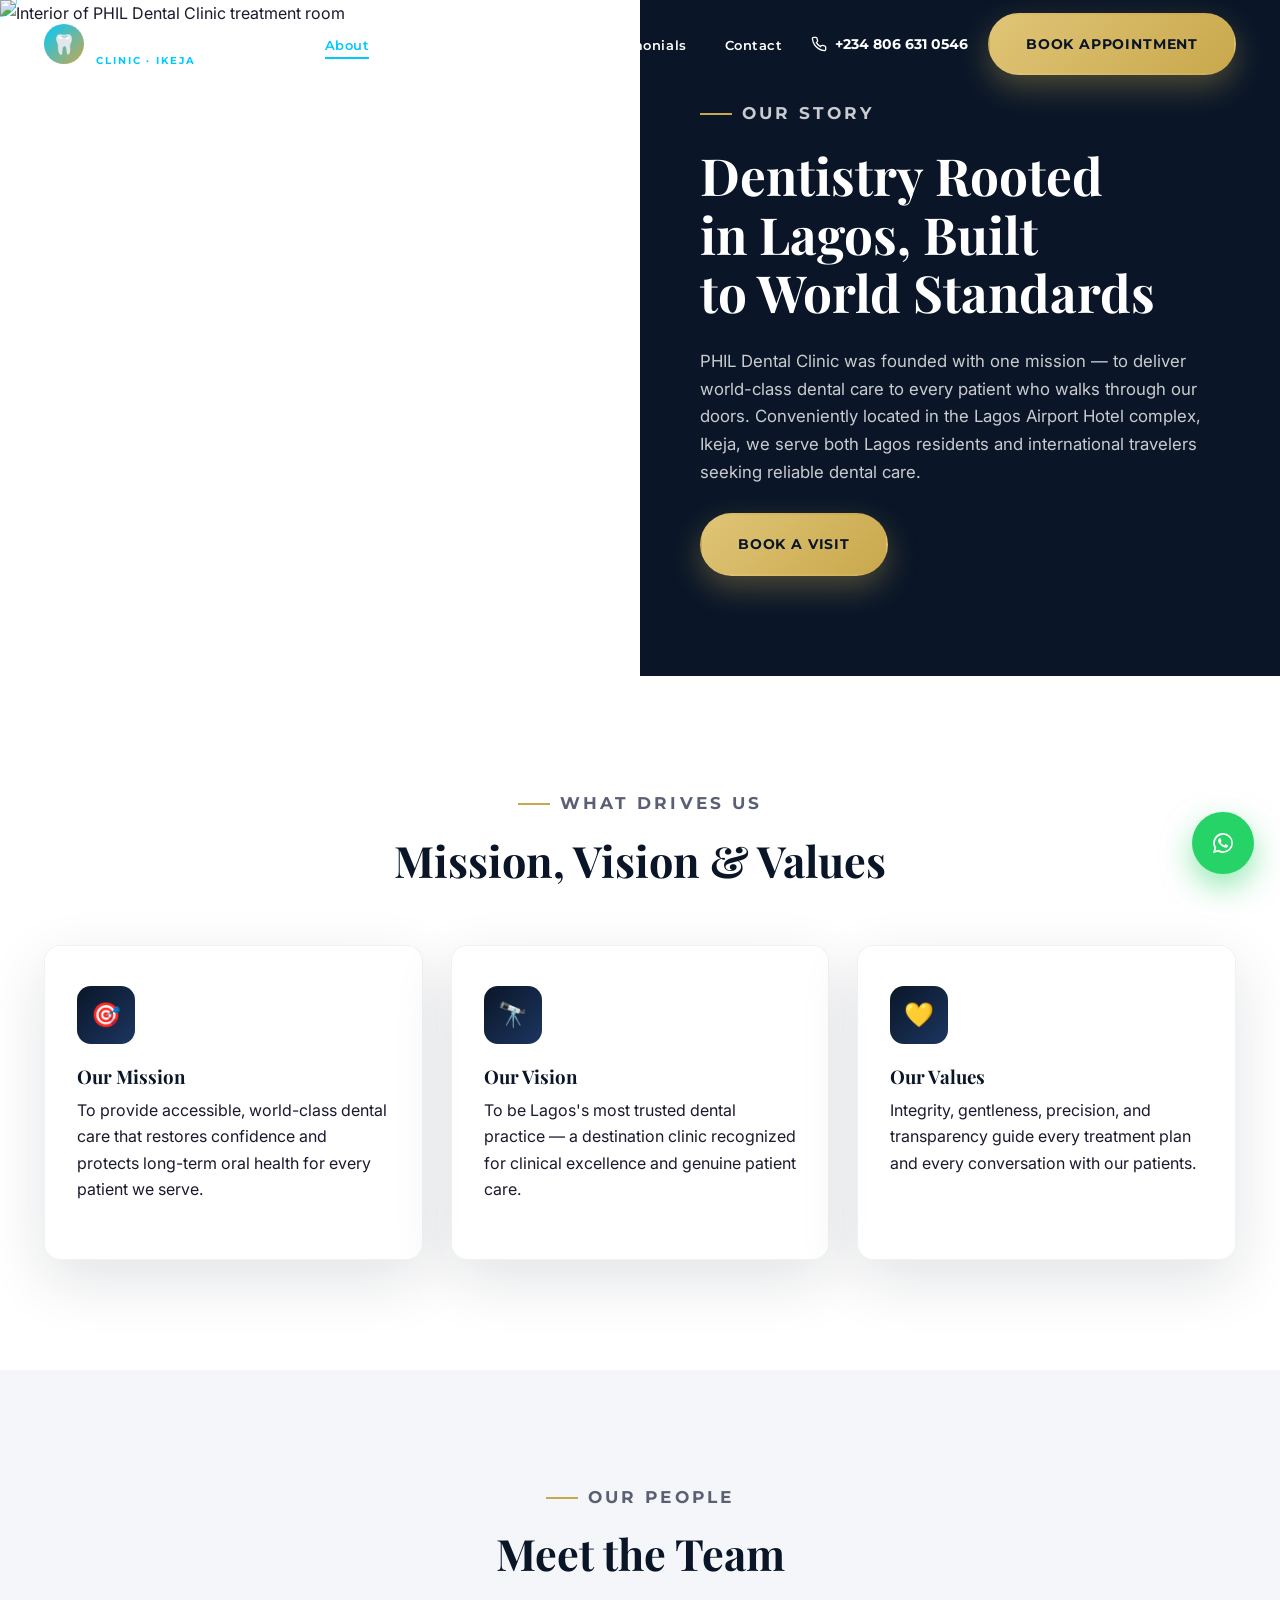
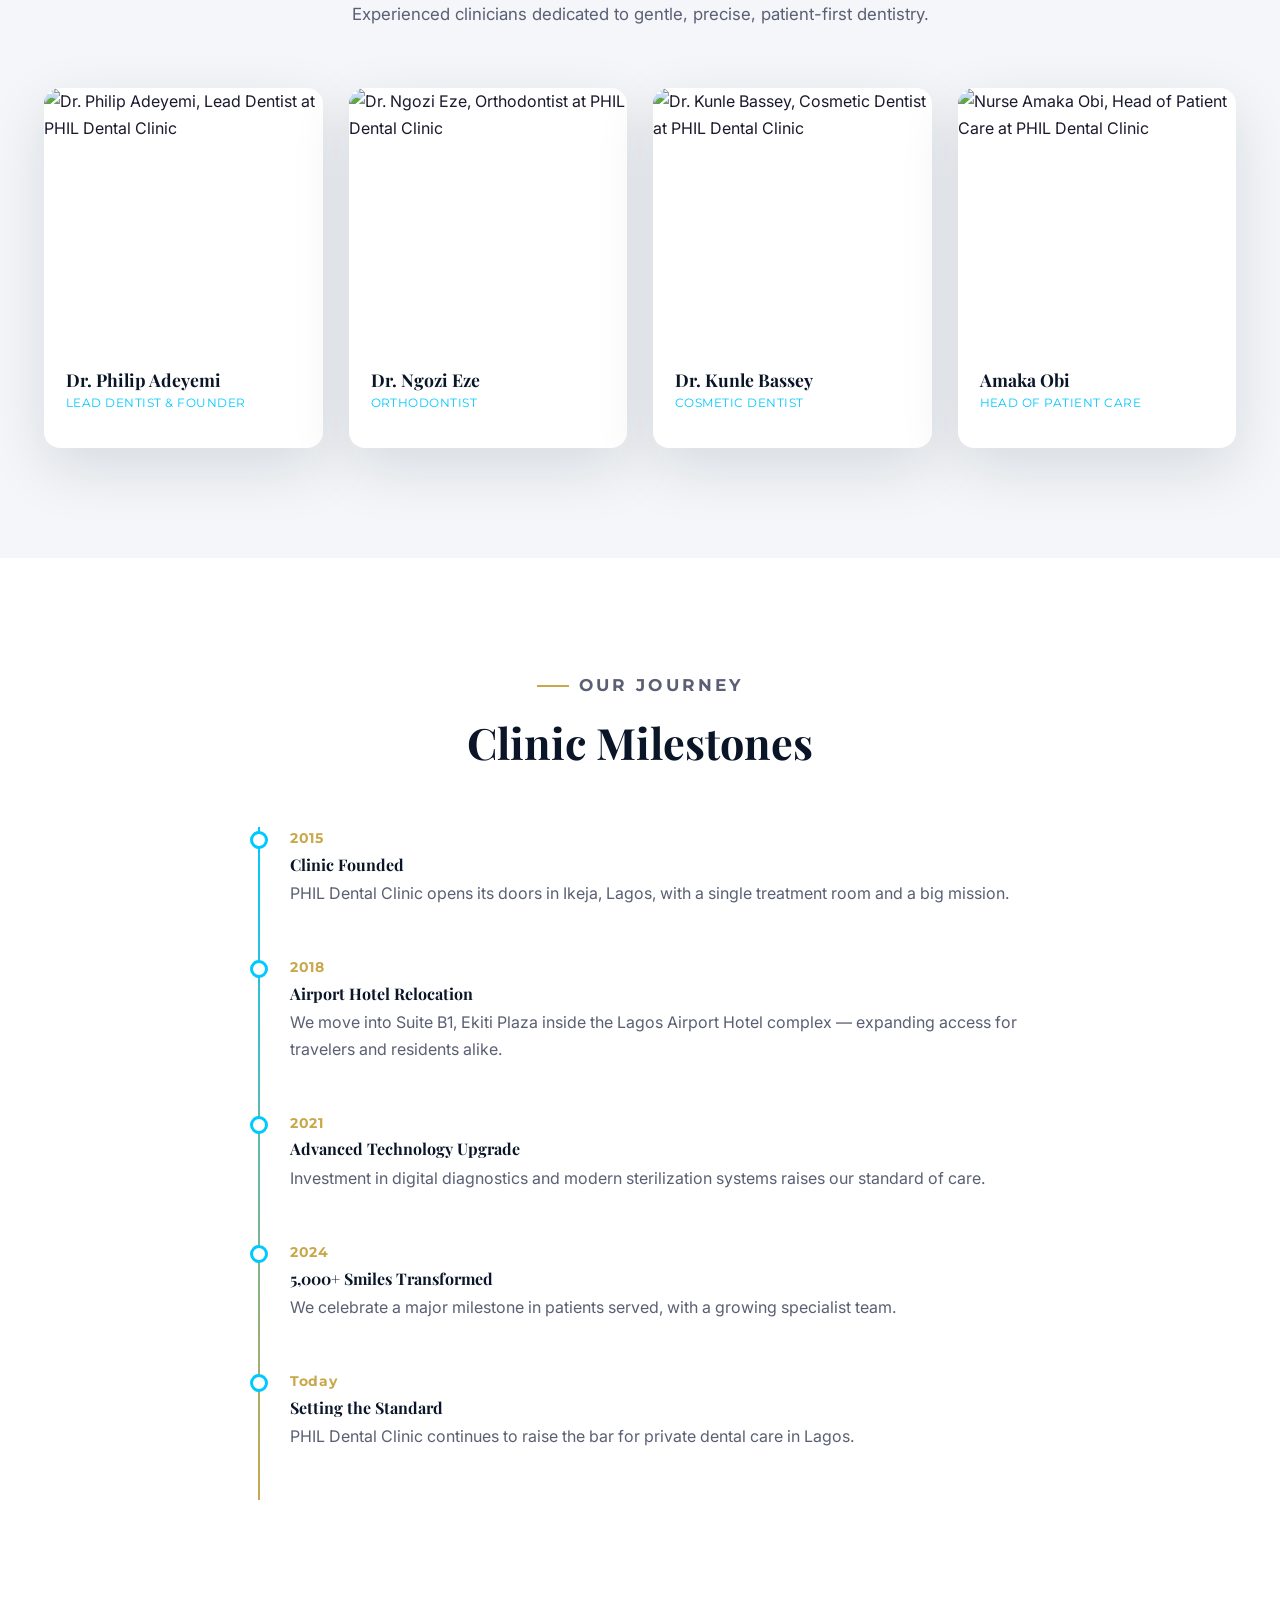
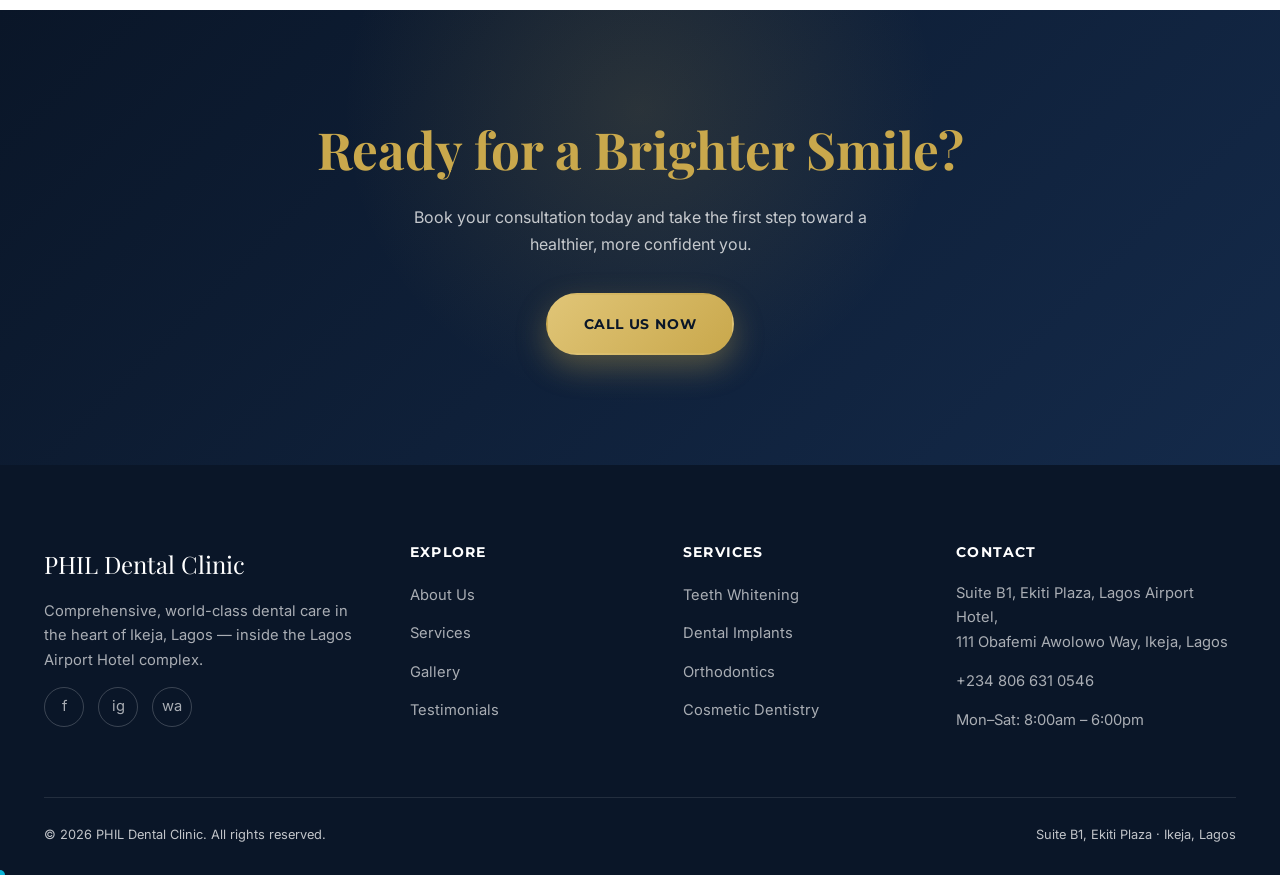
==== about.html @ 053a4357 "Initial commit: PHIL Dental Clinic website Premium 3D dental clinic site with Three.js hero, GSAP sc" ====
<!DOCTYPE html>
<html lang="en">
<head>
<meta charset="UTF-8">
<meta name="viewport" content="width=device-width, initial-scale=1.0">
<title>About Us — PHIL Dental Clinic, Ikeja Lagos</title>
<meta name="description" content="Learn about PHIL Dental Clinic's mission, values, and expert team, conveniently located inside the Lagos Airport Hotel complex in Ikeja.">
<meta property="og:title" content="About PHIL Dental Clinic">
<meta property="og:description" content="World-class dental care rooted in Lagos — meet our team and our story.">
<meta property="og:image" content="https://images.unsplash.com/photo-1629909613654-28e377c37b09?auto=format&fit=crop&w=1200&q=80">
<meta property="og:type" content="website">
<link rel="icon" href="data:image/svg+xml,<svg xmlns=%22http://www.w3.org/2000/svg%22 viewBox=%220 0 100 100%22><text y=%22.9em%22 font-size=%2290%22>🦷</text></svg>">
<link rel="preconnect" href="https://fonts.googleapis.com">
<link rel="preconnect" href="https://fonts.gstatic.com" crossorigin>
<link href="https://fonts.googleapis.com/css2?family=Playfair+Display:wght@500;600;700;800&family=Inter:wght@400;500;600;700&family=Montserrat:wght@600;700;800&display=swap" rel="stylesheet">
<link rel="stylesheet" href="css/global.css">
<link rel="stylesheet" href="css/hero.css">
<link rel="stylesheet" href="css/components.css">
<style>
.about-hero { display:grid; grid-template-columns: 1fr 1fr; min-height: 640px; }
.about-hero-img { position:relative; overflow:hidden; }
.about-hero-img img { width:100%; height:100%; object-fit:cover; min-height:340px; }
.about-hero-text { background:var(--color-primary); color:#fff; display:flex; flex-direction:column; justify-content:center; padding:100px 60px; }
.about-hero-text h1 { color:#fff; font-size:clamp(2.2rem,4vw,3.2rem); }
.about-hero-text p { color:rgba(255,255,255,0.78); font-size:1.05rem; }
@media (max-width: 900px){ .about-hero{ grid-template-columns:1fr; } .about-hero-img{ min-height:300px;} .about-hero-text{ padding:70px 32px; } }
</style>
</head>
<body>

<div class="loader"><div class="loader-tooth">🦷</div><div class="loader-text">PHIL Dental Clinic</div></div>

<div class="drawer-overlay"></div>
<nav class="mobile-drawer" aria-label="Mobile navigation">
  <a href="index.html">Home</a>
  <a href="about.html">About</a>
  <a href="services.html">Services</a>
  <a href="gallery.html">Gallery</a>
  <a href="testimonials.html">Testimonials</a>
  <a href="contact.html">Contact</a>
  <a href="tel:+2348066310546" class="btn btn-gold btn-block" style="margin-top:24px;">Call Now</a>
</nav>

<header class="navbar">
  <div class="container">
    <a href="index.html" class="nav-logo">
      <span class="tooth-mark">🦷</span>
      <span>PHIL Dental<span class="sub">CLINIC · IKEJA</span></span>
    </a>
    <ul class="nav-links">
      <li><a href="index.html">Home</a></li>
      <li><a href="about.html" class="active">About</a></li>
      <li><a href="services.html">Services</a></li>
      <li><a href="gallery.html">Gallery</a></li>
      <li><a href="testimonials.html">Testimonials</a></li>
      <li><a href="contact.html">Contact</a></li>
    </ul>
    <div class="nav-cta">
      <a href="tel:+2348066310546" class="nav-phone nav-phone-desktop">
        <svg width="16" height="16" viewBox="0 0 24 24" fill="none" stroke="currentColor" stroke-width="2"><path d="M22 16.92v3a2 2 0 0 1-2.18 2 19.79 19.79 0 0 1-8.63-3.07 19.5 19.5 0 0 1-6-6 19.79 19.79 0 0 1-3.07-8.67A2 2 0 0 1 4.11 2h3a2 2 0 0 1 2 1.72c.127.96.362 1.903.7 2.81a2 2 0 0 1-.45 2.11L8.09 9.91a16 16 0 0 0 6 6l1.27-1.27a2 2 0 0 1 2.11-.45c.907.338 1.85.573 2.81.7A2 2 0 0 1 22 16.92z"/></svg>
        +234 806 631 0546
      </a>
      <a href="contact.html" class="btn btn-gold">Book Appointment</a>
      <button class="hamburger" aria-label="Toggle menu"><span></span><span></span><span></span></button>
    </div>
  </div>
</header>

<main>

  <!-- SPLIT HERO -->
  <section class="about-hero">
    <div class="about-hero-img">
      <img src="https://images.unsplash.com/photo-1629909613654-28e377c37b09?auto=format&fit=crop&w=1000&q=80" alt="Interior of PHIL Dental Clinic treatment room">
    </div>
    <div class="about-hero-text">
      <p class="eyebrow">Our Story</p>
      <h1>Dentistry Rooted<br>in Lagos, Built<br>to World Standards</h1>
      <p>PHIL Dental Clinic was founded with one mission — to deliver world-class dental care to every patient who walks through our doors. Conveniently located in the Lagos Airport Hotel complex, Ikeja, we serve both Lagos residents and international travelers seeking reliable dental care.</p>
      <div style="margin-top:10px;"><a href="contact.html" class="btn btn-gold">Book a Visit</a></div>
    </div>
  </section>

  <!-- MISSION / VISION / VALUES -->
  <section class="section-pad">
    <div class="container">
      <div class="section-head reveal">
        <p class="eyebrow">What Drives Us</p>
        <h2>Mission, Vision &amp; Values</h2>
      </div>
      <div class="tilt-grid-3">
        <div class="tilt-card reveal">
          <div class="tilt-icon">🎯</div>
          <h3>Our Mission</h3>
          <p>To provide accessible, world-class dental care that restores confidence and protects long-term oral health for every patient we serve.</p>
        </div>
        <div class="tilt-card reveal">
          <div class="tilt-icon">🔭</div>
          <h3>Our Vision</h3>
          <p>To be Lagos's most trusted dental practice — a destination clinic recognized for clinical excellence and genuine patient care.</p>
        </div>
        <div class="tilt-card reveal">
          <div class="tilt-icon">💛</div>
          <h3>Our Values</h3>
          <p>Integrity, gentleness, precision, and transparency guide every treatment plan and every conversation with our patients.</p>
        </div>
      </div>
    </div>
  </section>

  <!-- MEET THE TEAM -->
  <section class="section-pad bg-neutral">
    <div class="container">
      <div class="section-head reveal">
        <p class="eyebrow">Our People</p>
        <h2>Meet the Team</h2>
        <p>Experienced clinicians dedicated to gentle, precise, patient-first dentistry.</p>
      </div>
      <div class="team-grid">
        <div class="team-card reveal">
          <div class="team-photo"><img src="https://images.unsplash.com/photo-1622253692010-333f2da6031d?auto=format&fit=crop&w=500&q=80" alt="Dr. Philip Adeyemi, Lead Dentist at PHIL Dental Clinic"></div>
          <div class="team-info"><h4>Dr. Philip Adeyemi</h4><p class="role">Lead Dentist &amp; Founder</p></div>
        </div>
        <div class="team-card reveal">
          <div class="team-photo"><img src="https://images.unsplash.com/photo-1559839734-2b71ea197ec2?auto=format&fit=crop&w=500&q=80" alt="Dr. Ngozi Eze, Orthodontist at PHIL Dental Clinic"></div>
          <div class="team-info"><h4>Dr. Ngozi Eze</h4><p class="role">Orthodontist</p></div>
        </div>
        <div class="team-card reveal">
          <div class="team-photo"><img src="https://images.unsplash.com/photo-1537368910025-700350fe46c7?auto=format&fit=crop&w=500&q=80" alt="Dr. Kunle Bassey, Cosmetic Dentist at PHIL Dental Clinic"></div>
          <div class="team-info"><h4>Dr. Kunle Bassey</h4><p class="role">Cosmetic Dentist</p></div>
        </div>
        <div class="team-card reveal">
          <div class="team-photo"><img src="https://images.unsplash.com/photo-1594824476967-48c8b964273f?auto=format&fit=crop&w=500&q=80" alt="Nurse Amaka Obi, Head of Patient Care at PHIL Dental Clinic"></div>
          <div class="team-info"><h4>Amaka Obi</h4><p class="role">Head of Patient Care</p></div>
        </div>
      </div>
    </div>
  </section>

  <!-- TIMELINE -->
  <section class="section-pad">
    <div class="container">
      <div class="section-head reveal">
        <p class="eyebrow">Our Journey</p>
        <h2>Clinic Milestones</h2>
      </div>
      <div class="timeline">
        <div class="timeline-item reveal">
          <div class="year">2015</div>
          <h4>Clinic Founded</h4>
          <p>PHIL Dental Clinic opens its doors in Ikeja, Lagos, with a single treatment room and a big mission.</p>
        </div>
        <div class="timeline-item reveal">
          <div class="year">2018</div>
          <h4>Airport Hotel Relocation</h4>
          <p>We move into Suite B1, Ekiti Plaza inside the Lagos Airport Hotel complex — expanding access for travelers and residents alike.</p>
        </div>
        <div class="timeline-item reveal">
          <div class="year">2021</div>
          <h4>Advanced Technology Upgrade</h4>
          <p>Investment in digital diagnostics and modern sterilization systems raises our standard of care.</p>
        </div>
        <div class="timeline-item reveal">
          <div class="year">2024</div>
          <h4>5,000+ Smiles Transformed</h4>
          <p>We celebrate a major milestone in patients served, with a growing specialist team.</p>
        </div>
        <div class="timeline-item reveal">
          <div class="year">Today</div>
          <h4>Setting the Standard</h4>
          <p>PHIL Dental Clinic continues to raise the bar for private dental care in Lagos.</p>
        </div>
      </div>
    </div>
  </section>

  <!-- CTA BANNER -->
  <section class="cta-banner">
    <div class="container">
      <h2>Ready for a Brighter Smile?</h2>
      <p>Book your consultation today and take the first step toward a healthier, more confident you.</p>
      <a href="tel:+2348066310546" class="btn btn-gold">Call Us Now</a>
    </div>
  </section>

</main>

<footer class="site-footer">
  <div class="container">
    <div class="footer-grid">
      <div class="footer-col">
        <div class="footer-logo">PHIL Dental Clinic</div>
        <p>Comprehensive, world-class dental care in the heart of Ikeja, Lagos — inside the Lagos Airport Hotel complex.</p>
        <div class="social-row">
          <a href="#" aria-label="Facebook">f</a>
          <a href="#" aria-label="Instagram">ig</a>
          <a href="https://wa.me/2348066310546" aria-label="WhatsApp" target="_blank" rel="noopener">wa</a>
        </div>
      </div>
      <div class="footer-col">
        <h4>Explore</h4>
        <ul>
          <li><a href="about.html">About Us</a></li>
          <li><a href="services.html">Services</a></li>
          <li><a href="gallery.html">Gallery</a></li>
          <li><a href="testimonials.html">Testimonials</a></li>
        </ul>
      </div>
      <div class="footer-col">
        <h4>Services</h4>
        <ul>
          <li><a href="services.html#whitening">Teeth Whitening</a></li>
          <li><a href="services.html#implants">Dental Implants</a></li>
          <li><a href="services.html#orthodontics">Orthodontics</a></li>
          <li><a href="services.html#cosmetic">Cosmetic Dentistry</a></li>
        </ul>
      </div>
      <div class="footer-col">
        <h4>Contact</h4>
        <p>Suite B1, Ekiti Plaza, Lagos Airport Hotel,<br>111 Obafemi Awolowo Way, Ikeja, Lagos</p>
        <p><a href="tel:+2348066310546">+234 806 631 0546</a></p>
        <p>Mon–Sat: 8:00am – 6:00pm</p>
      </div>
    </div>
    <div class="footer-bottom">
      <span>© 2026 PHIL Dental Clinic. All rights reserved.</span>
      <span>Suite B1, Ekiti Plaza · Ikeja, Lagos</span>
    </div>
  </div>
</footer>

<a href="https://wa.me/2348066310546?text=Hi%2C%20I%27d%20like%20to%20book%20an%20appointment%20at%20PHIL%20Dental%20Clinic" class="whatsapp-float" target="_blank" rel="noopener" aria-label="Chat with us on WhatsApp">
  <svg viewBox="0 0 24 24" fill="white"><path d="M17.6 6.32A7.85 7.85 0 0012.05 4a7.94 7.94 0 00-6.9 11.9L4 20l4.2-1.1a7.9 7.9 0 003.85 1h0a7.94 7.94 0 007.94-7.94 7.9 7.9 0 00-2.4-5.64zm-5.55 12.2a6.6 6.6 0 01-3.36-.92l-.24-.14-2.5.66.67-2.44-.16-.25a6.6 6.6 0 1112.28-3.5 6.6 6.6 0 01-6.69 6.6zm3.62-4.94c-.2-.1-1.17-.58-1.35-.64-.18-.07-.31-.1-.45.1-.13.2-.51.64-.62.77-.11.13-.23.15-.42.05-.2-.1-.83-.3-1.58-.97a5.9 5.9 0 01-1.09-1.36c-.11-.2-.01-.3.09-.4.09-.1.2-.23.3-.35.1-.11.13-.2.2-.33.06-.13.03-.25-.02-.35-.05-.1-.45-1.08-.61-1.48-.16-.39-.33-.33-.45-.34h-.38c-.13 0-.35.05-.53.25-.18.2-.7.68-.7 1.66s.72 1.93.82 2.06c.1.13 1.4 2.15 3.4 3.01.47.2.85.33 1.14.42.48.15.91.13 1.26.08.38-.06 1.17-.48 1.34-.94.16-.46.16-.86.11-.94-.05-.09-.18-.14-.38-.24z"/></svg>
</a>

<script src="https://unpkg.com/gsap@3.12.5/dist/gsap.min.js"></script>
<script src="https://unpkg.com/gsap@3.12.5/dist/ScrollTrigger.min.js"></script>
<script src="https://unpkg.com/vanilla-tilt@1.8.1/dist/vanilla-tilt.min.js"></script>
<script src="js/animations.js"></script>
<script src="js/main.js"></script>
</body>
</html>
---- css/global.css ----
/* ==========================================================================
   PHIL Dental Clinic — Global Styles
   ========================================================================== */

:root {
  --color-primary: #0A1628;
  --color-primary-light: #14213D;
  --color-accent: #00C9FF;
  --color-white: #FFFFFF;
  --color-gold: #C9A84C;
  --color-gold-light: #E0C577;
  --color-neutral: #F4F6F9;
  --color-text: #1A1A2E;
  --color-text-muted: #5A5F73;

  --font-heading: 'Playfair Display', serif;
  --font-body: 'Inter', 'DM Sans', sans-serif;
  --font-accent: 'Montserrat', sans-serif;

  --container-width: 1240px;
  --radius-sm: 8px;
  --radius-md: 16px;
  --radius-lg: 28px;
  --shadow-soft: 0 20px 60px rgba(10, 22, 40, 0.12);
  --shadow-deep: 0 30px 80px rgba(10, 22, 40, 0.25);
  --transition-base: 0.4s cubic-bezier(0.22, 1, 0.36, 1);
  --nav-height: 88px;
}

* , *::before, *::after { box-sizing: border-box; }

html {
  scroll-behavior: smooth;
}

body {
  margin: 0;
  font-family: var(--font-body);
  color: var(--color-text);
  background: var(--color-white);
  line-height: 1.65;
  overflow-x: hidden;
  -webkit-font-smoothing: antialiased;
}

img { max-width: 100%; display: block; }

a {
  color: inherit;
  text-decoration: none;
}

ul { list-style: none; margin: 0; padding: 0; }

h1, h2, h3, h4 {
  font-family: var(--font-heading);
  font-weight: 700;
  line-height: 1.15;
  margin: 0 0 0.5em;
  color: var(--color-primary);
}

p { margin: 0 0 1em; }

.container {
  width: 100%;
  max-width: var(--container-width);
  margin: 0 auto;
  padding: 0 24px;
}

.eyebrow {
  display: inline-flex;
  align-items: center;
  gap: 10px;
  font-family: var(--font-accent);
  font-weight: 700;
  letter-spacing: 0.18em;
  text-transform: uppercase;
  font-size: 0.75rem;
  color: var(--color-gold);
  margin-bottom: 18px;
}

.eyebrow::before {
  content: '';
  width: 32px;
  height: 2px;
  background: var(--color-gold);
  display: inline-block;
}

section { position: relative; }

.section-pad { padding: 110px 0; }
@media (max-width: 768px) { .section-pad { padding: 70px 0; } }

.bg-neutral { background: var(--color-neutral); }
.bg-navy { background: var(--color-primary); color: var(--color-white); }
.bg-navy h1, .bg-navy h2, .bg-navy h3, .bg-navy h4 { color: var(--color-white); }

.text-center { text-align: center; }

/* ---------- Buttons ---------- */
.btn {
  font-family: var(--font-accent);
  font-weight: 700;
  font-size: 0.85rem;
  letter-spacing: 0.06em;
  text-transform: uppercase;
  padding: 18px 36px;
  border-radius: 100px;
  display: inline-flex;
  align-items: center;
  justify-content: center;
  gap: 10px;
  min-height: 48px;
  border: 2px solid transparent;
  cursor: pointer;
  transition: transform var(--transition-base), box-shadow var(--transition-base), background var(--transition-base), color var(--transition-base);
  white-space: nowrap;
}

.btn-gold {
  background: linear-gradient(135deg, var(--color-gold-light), var(--color-gold));
  color: var(--color-primary);
  box-shadow: 0 12px 30px rgba(201, 168, 76, 0.35);
}
.btn-gold:hover { transform: translateY(-3px); box-shadow: 0 18px 40px rgba(201, 168, 76, 0.5); }

.btn-outline {
  background: transparent;
  color: var(--color-white);
  border-color: rgba(255,255,255,0.6);
}
.btn-outline:hover {
  background: rgba(255,255,255,0.12);
  border-color: var(--color-white);
  transform: translateY(-3px);
}

.btn-navy {
  background: var(--color-primary);
  color: var(--color-white);
}
.btn-navy:hover { background: var(--color-accent); color: var(--color-primary); transform: translateY(-3px); }

.btn-block { width: 100%; }

/* ---------- Navbar ---------- */
.navbar {
  position: fixed;
  top: 0; left: 0; right: 0;
  z-index: 900;
  height: var(--nav-height);
  display: flex;
  align-items: center;
  transition: background var(--transition-base), backdrop-filter var(--transition-base), box-shadow var(--transition-base), height var(--transition-base);
}

.navbar .container {
  display: flex;
  align-items: center;
  justify-content: space-between;
}

.navbar.scrolled {
  background: rgba(10, 22, 40, 0.82);
  backdrop-filter: blur(14px);
  -webkit-backdrop-filter: blur(14px);
  box-shadow: 0 8px 30px rgba(0,0,0,0.25);
  height: 74px;
}

.nav-logo {
  display: flex;
  align-items: center;
  gap: 12px;
  font-family: var(--font-heading);
  font-size: 1.3rem;
  font-weight: 700;
  color: var(--color-white);
}

.nav-logo .tooth-mark {
  width: 40px;
  height: 40px;
  border-radius: 50%;
  background: linear-gradient(135deg, var(--color-accent), var(--color-gold));
  display: flex;
  align-items: center;
  justify-content: center;
  font-size: 1.2rem;
}

.nav-logo span.sub {
  display: block;
  font-family: var(--font-accent);
  font-size: 0.6rem;
  letter-spacing: 0.2em;
  color: var(--color-accent);
  font-weight: 700;
}

.nav-links {
  display: flex;
  align-items: center;
  gap: 38px;
}

.nav-links a {
  font-family: var(--font-accent);
  font-size: 0.82rem;
  font-weight: 600;
  letter-spacing: 0.04em;
  color: var(--color-white);
  position: relative;
  padding: 6px 0;
}

.nav-links a::after {
  content: '';
  position: absolute;
  left: 0; bottom: 0;
  width: 0; height: 2px;
  background: var(--color-accent);
  transition: width var(--transition-base);
}

.nav-links a:hover::after,
.nav-links a.active::after { width: 100%; }

.nav-links a.active { color: var(--color-accent); }

.nav-cta {
  display: flex;
  align-items: center;
  gap: 20px;
}

.nav-phone {
  display: flex;
  align-items: center;
  gap: 8px;
  color: var(--color-white);
  font-family: var(--font-accent);
  font-size: 0.85rem;
  font-weight: 700;
}

.hamburger {
  display: none;
  flex-direction: column;
  gap: 5px;
  background: none;
  border: none;
  cursor: pointer;
  width: 48px;
  height: 48px;
  align-items: center;
  justify-content: center;
  z-index: 1001;
}

.hamburger span {
  width: 26px;
  height: 2px;
  background: var(--color-white);
  transition: transform var(--transition-base), opacity var(--transition-base);
}

.hamburger.open span:nth-child(1) { transform: translateY(7px) rotate(45deg); }
.hamburger.open span:nth-child(2) { opacity: 0; }
.hamburger.open span:nth-child(3) { transform: translateY(-7px) rotate(-45deg); }

.mobile-drawer {
  position: fixed;
  top: 0; right: -100%;
  width: min(340px, 82vw);
  height: 100vh;
  background: var(--color-primary);
  z-index: 1000;
  padding: 120px 32px 40px;
  transition: right 0.45s cubic-bezier(0.22, 1, 0.36, 1);
  box-shadow: -20px 0 60px rgba(0,0,0,0.4);
}

.mobile-drawer.open { right: 0; }

.mobile-drawer a {
  display: block;
  color: var(--color-white);
  font-family: var(--font-heading);
  font-size: 1.4rem;
  padding: 14px 0;
  border-bottom: 1px solid rgba(255,255,255,0.08);
  min-height: 48px;
}

.drawer-overlay {
  position: fixed;
  inset: 0;
  background: rgba(0,0,0,0.5);
  z-index: 999;
  opacity: 0;
  pointer-events: none;
  transition: opacity var(--transition-base);
}
.drawer-overlay.open { opacity: 1; pointer-events: auto; }

@media (max-width: 980px) {
  .nav-links, .nav-cta .nav-phone-desktop { display: none; }
  .hamburger { display: flex; }
}

/* ---------- Page hero (interior pages) ---------- */
.page-hero {
  background: var(--color-primary);
  padding: calc(var(--nav-height) + 90px) 0 90px;
  position: relative;
  overflow: hidden;
  color: var(--color-white);
}

.page-hero::before {
  content: '';
  position: absolute;
  top: -20%; right: -10%;
  width: 500px; height: 500px;
  background: radial-gradient(circle, rgba(0,201,255,0.22), transparent 70%);
  border-radius: 50%;
  filter: blur(10px);
}

.page-hero h1 { color: var(--color-white); font-size: clamp(2.4rem, 5vw, 3.6rem); }
.page-hero p.lead { color: rgba(255,255,255,0.75); font-size: 1.1rem; max-width: 600px; }

.breadcrumb {
  font-family: var(--font-accent);
  font-size: 0.78rem;
  letter-spacing: 0.05em;
  color: var(--color-accent);
  margin-bottom: 20px;
  text-transform: uppercase;
}
.breadcrumb a { color: rgba(255,255,255,0.6); }
.breadcrumb a:hover { color: var(--color-white); }

/* ---------- Footer ---------- */
.site-footer {
  background: var(--color-primary);
  color: rgba(255,255,255,0.75);
  padding: 80px 0 30px;
}

.footer-grid {
  display: grid;
  grid-template-columns: 1.4fr 1fr 1fr 1.2fr;
  gap: 40px;
  padding-bottom: 50px;
  border-bottom: 1px solid rgba(255,255,255,0.1);
}

.footer-col h4 {
  color: var(--color-white);
  font-family: var(--font-accent);
  font-size: 0.85rem;
  letter-spacing: 0.08em;
  text-transform: uppercase;
  margin-bottom: 20px;
}

.footer-col a, .footer-col p { color: rgba(255,255,255,0.65); font-size: 0.92rem; }
.footer-col li { margin-bottom: 12px; }
.footer-col a:hover { color: var(--color-accent); }

.footer-logo {
  font-family: var(--font-heading);
  font-size: 1.5rem;
  color: var(--color-white);
  margin-bottom: 14px;
}

.footer-bottom {
  display: flex;
  justify-content: space-between;
  align-items: center;
  padding-top: 26px;
  font-size: 0.8rem;
  flex-wrap: wrap;
  gap: 10px;
}

.social-row { display: flex; gap: 14px; }
.social-row a {
  width: 40px; height: 40px;
  border-radius: 50%;
  border: 1px solid rgba(255,255,255,0.2);
  display: flex; align-items: center; justify-content: center;
  transition: var(--transition-base);
}
.social-row a:hover { background: var(--color-accent); border-color: var(--color-accent); color: var(--color-primary); }

@media (max-width: 900px) {
  .footer-grid { grid-template-columns: 1fr 1fr; }
}
@media (max-width: 560px) {
  .footer-grid { grid-template-columns: 1fr; }
}

/* ---------- WhatsApp floating button ---------- */
.whatsapp-float {
  position: fixed;
  bottom: 26px;
  right: 26px;
  width: 62px;
  height: 62px;
  border-radius: 50%;
  background: #25D366;
  display: flex;
  align-items: center;
  justify-content: center;
  box-shadow: 0 12px 30px rgba(37, 211, 102, 0.5);
  z-index: 850;
  animation: wa-pulse 2.4s infinite;
}

.whatsapp-float svg { width: 30px; height: 30px; }

@keyframes wa-pulse {
  0% { box-shadow: 0 0 0 0 rgba(37,211,102,0.55), 0 12px 30px rgba(37,211,102,0.5); }
  70% { box-shadow: 0 0 0 16px rgba(37,211,102,0), 0 12px 30px rgba(37,211,102,0.5); }
  100% { box-shadow: 0 0 0 0 rgba(37,211,102,0), 0 12px 30px rgba(37,211,102,0.5); }
}

/* ---------- Loading Screen ---------- */
.loader {
  position: fixed;
  inset: 0;
  background: var(--color-primary);
  z-index: 3000;
  display: flex;
  align-items: center;
  justify-content: center;
  flex-direction: column;
  gap: 18px;
  transition: opacity 0.6s ease, visibility 0.6s ease;
}
.loader.hidden { opacity: 0; visibility: hidden; pointer-events: none; }

.loader-tooth {
  font-size: 3.4rem;
  animation: spin-tooth 1.3s ease-in-out infinite;
  filter: drop-shadow(0 0 20px rgba(0,201,255,0.6));
}

@keyframes spin-tooth {
  0% { transform: rotateY(0deg); }
  100% { transform: rotateY(360deg); }
}

.loader-text {
  font-family: var(--font-accent);
  color: var(--color-white);
  letter-spacing: 0.3em;
  font-size: 0.75rem;
  text-transform: uppercase;
  opacity: 0.7;
}

/* ---------- Custom cursor ---------- */
.cursor-dot {
  position: fixed;
  width: 10px; height: 10px;
  border-radius: 50%;
  background: var(--color-accent);
  pointer-events: none;
  z-index: 4000;
  transform: translate(-50%, -50%);
  transition: opacity 0.3s ease;
  mix-blend-mode: difference;
}
.cursor-ring {
  position: fixed;
  width: 34px; height: 34px;
  border-radius: 50%;
  border: 1.5px solid var(--color-accent);
  pointer-events: none;
  z-index: 4000;
  transform: translate(-50%, -50%);
  transition: width 0.25s ease, height 0.25s ease, opacity 0.3s ease, border-color 0.25s ease;
  opacity: 0.7;
}
.cursor-ring.hover { width: 54px; height: 54px; border-color: var(--color-gold); }

@media (max-width: 980px), (hover: none) {
  .cursor-dot, .cursor-ring { display: none; }
}

/* ---------- Scroll reveal ---------- */
.reveal {
  opacity: 0;
  transform: translateY(36px);
  transition: opacity 0.9s cubic-bezier(0.22,1,0.36,1), transform 0.9s cubic-bezier(0.22,1,0.36,1);
}
.reveal.in-view { opacity: 1; transform: translateY(0); }

/* ---------- Section heading helper ---------- */
.section-head { max-width: 640px; margin: 0 auto 60px; text-align: center; }
.section-head h2 { font-size: clamp(1.9rem, 4vw, 2.7rem); }
.section-head p { color: var(--color-text-muted); font-size: 1.05rem; }

/* ---------- Utility ---------- */
.mt-0 { margin-top: 0; }
.gold-text { color: var(--color-gold); }
.accent-text { color: var(--color-accent); }

::selection { background: var(--color-accent); color: var(--color-primary); }

/* Focus visibility for accessibility */
a:focus-visible, button:focus-visible, input:focus-visible, textarea:focus-visible, select:focus-visible {
  outline: 2px solid var(--color-accent);
  outline-offset: 3px;
}
---- css/hero.css ----
/* ==========================================================================
   Hero Section — 3D scene + overlay content
   ========================================================================== */

.hero {
  position: relative;
  height: 100vh;
  min-height: 620px;
  width: 100%;
  overflow: hidden;
  background: radial-gradient(ellipse at 50% 20%, #14213D 0%, #0A1628 60%, #060D1A 100%);
  display: flex;
  align-items: center;
}

#hero-canvas {
  position: absolute;
  inset: 0;
  width: 100%;
  height: 100%;
  z-index: 1;
}

.hero-fallback-gradient {
  position: absolute;
  inset: 0;
  z-index: 1;
  background: linear-gradient(120deg, #0A1628, #10233E, #0A1628);
  background-size: 300% 300%;
  animation: gradient-flow 12s ease infinite;
  display: none;
}

@keyframes gradient-flow {
  0% { background-position: 0% 50%; }
  50% { background-position: 100% 50%; }
  100% { background-position: 0% 50%; }
}

.hero-content {
  position: relative;
  z-index: 3;
  width: 100%;
}

.hero-content .container {
  display: flex;
  flex-direction: column;
  align-items: center;
  text-align: center;
}

.hero-eyebrow {
  font-family: var(--font-accent);
  color: var(--color-accent);
  letter-spacing: 0.35em;
  text-transform: uppercase;
  font-size: 0.78rem;
  margin-bottom: 24px;
  opacity: 0.9;
}

.hero-title {
  font-family: var(--font-heading);
  color: var(--color-white);
  font-size: clamp(2.8rem, 8vw, 6.2rem);
  line-height: 1.02;
  margin: 0 0 24px;
  text-shadow: 0 10px 50px rgba(0,0,0,0.5);
}

.hero-title .accent-word { color: var(--color-accent); font-style: italic; }

.hero-subtitle {
  color: rgba(255,255,255,0.78);
  font-size: clamp(1rem, 2vw, 1.25rem);
  max-width: 560px;
  margin: 0 0 44px;
}

.hero-cta-row {
  display: flex;
  gap: 20px;
  flex-wrap: wrap;
  justify-content: center;
  margin-bottom: 60px;
}

.scroll-chevron {
  position: absolute;
  bottom: 36px;
  left: 50%;
  transform: translateX(-50%);
  z-index: 3;
  display: flex;
  flex-direction: column;
  align-items: center;
  gap: 6px;
  color: rgba(255,255,255,0.7);
  font-family: var(--font-accent);
  font-size: 0.7rem;
  letter-spacing: 0.2em;
  text-transform: uppercase;
}

.scroll-chevron svg {
  width: 22px;
  height: 22px;
  animation: chevron-bounce 1.8s ease-in-out infinite;
}

@keyframes chevron-bounce {
  0%, 100% { transform: translateY(0); opacity: 0.5; }
  50% { transform: translateY(10px); opacity: 1; }
}

@media (max-width: 768px) {
  .hero { min-height: 560px; }
  #hero-canvas { display: none; }
  .hero-fallback-gradient { display: block; }
}

/* ---------- Stats bar ---------- */
.stats-bar {
  background: var(--color-primary);
  padding: 60px 0;
  border-top: 1px solid rgba(255,255,255,0.08);
}

.stats-grid {
  display: grid;
  grid-template-columns: repeat(4, 1fr);
  gap: 30px;
  text-align: center;
}

.stat-item .stat-number {
  font-family: var(--font-heading);
  font-size: clamp(2rem, 4vw, 3rem);
  color: var(--color-accent);
  display: flex;
  align-items: baseline;
  justify-content: center;
  gap: 4px;
}

.stat-item .stat-label {
  font-family: var(--font-accent);
  font-size: 0.78rem;
  letter-spacing: 0.08em;
  text-transform: uppercase;
  color: rgba(255,255,255,0.7);
  margin-top: 8px;
}

@media (max-width: 900px) {
  .stats-grid { grid-template-columns: repeat(2, 1fr); }
}

/* ---------- CTA Banner ---------- */
.cta-banner {
  background: linear-gradient(135deg, #0A1628, #142a4a);
  padding: 110px 0;
  text-align: center;
  position: relative;
  overflow: hidden;
}

.cta-banner::before {
  content: '';
  position: absolute;
  width: 600px; height: 600px;
  background: radial-gradient(circle, rgba(201,168,76,0.15), transparent 70%);
  top: -200px; left: 50%;
  transform: translateX(-50%);
}

.cta-banner h2 {
  color: var(--color-gold);
  font-size: clamp(2rem, 5vw, 3.2rem);
  position: relative;
  z-index: 2;
}

.cta-banner p {
  color: rgba(255,255,255,0.75);
  max-width: 500px;
  margin: 0 auto 36px;
  position: relative;
  z-index: 2;
}

.cta-banner .btn { position: relative; z-index: 2; }
---- css/components.css ----
/* ==========================================================================
   Components — cards, grids, forms, gallery, testimonials, timeline
   ========================================================================== */

/* ---------- Service flip cards (Home preview) ---------- */
.services-grid {
  display: grid;
  grid-template-columns: repeat(3, 1fr);
  gap: 28px;
}

.flip-card {
  perspective: 1400px;
  height: 260px;
}

.flip-card-inner {
  position: relative;
  width: 100%;
  height: 100%;
  transition: transform 0.7s cubic-bezier(0.22, 1, 0.36, 1);
  transform-style: preserve-3d;
}

.flip-card:hover .flip-card-inner,
.flip-card:focus-within .flip-card-inner { transform: rotateY(180deg); }

.flip-face {
  position: absolute;
  inset: 0;
  backface-visibility: hidden;
  border-radius: var(--radius-md);
  padding: 34px;
  display: flex;
  flex-direction: column;
  justify-content: center;
}

.flip-front {
  background: linear-gradient(155deg, #ffffff, #f4f6f9);
  border: 1px solid rgba(10,22,40,0.06);
  box-shadow: var(--shadow-soft);
  align-items: flex-start;
}

.flip-front .service-icon {
  width: 60px; height: 60px;
  border-radius: 16px;
  background: linear-gradient(135deg, var(--color-accent), #0091b3);
  display: flex; align-items: center; justify-content: center;
  font-size: 1.6rem;
  margin-bottom: 20px;
  color: var(--color-white);
}

.flip-front h3 { font-size: 1.25rem; margin-bottom: 0; }

.flip-back {
  background: var(--color-primary);
  color: var(--color-white);
  transform: rotateY(180deg);
  box-shadow: var(--shadow-deep);
}

.flip-back p { color: rgba(255,255,255,0.78); font-size: 0.92rem; }
.flip-back a { color: var(--color-accent); font-family: var(--font-accent); font-weight: 700; font-size: 0.82rem; letter-spacing: 0.04em; }
.flip-back a:hover { text-decoration: underline; }

@media (max-width: 980px) { .services-grid { grid-template-columns: repeat(2, 1fr); } }
@media (max-width: 620px) { .services-grid { grid-template-columns: 1fr; } .flip-card { height: 220px; } }

/* ---------- Why Choose Us ---------- */
.why-choose {
  display: grid;
  grid-template-columns: 1fr 1fr;
  gap: 70px;
  align-items: center;
}

.phone-mockup-wrap {
  perspective: 1600px;
  display: flex;
  justify-content: center;
}

.phone-mockup {
  width: 280px;
  height: 560px;
  background: var(--color-primary);
  border-radius: 40px;
  padding: 14px;
  box-shadow: var(--shadow-deep);
  transform: rotateY(-18deg) rotateX(6deg);
  transition: transform 0.6s ease;
  border: 2px solid rgba(255,255,255,0.08);
}

.phone-mockup-wrap:hover .phone-mockup { transform: rotateY(-6deg) rotateX(2deg); }

.phone-screen {
  background: linear-gradient(160deg, #0d1c33, #08111f);
  border-radius: 28px;
  height: 100%;
  padding: 26px 20px;
  display: flex;
  flex-direction: column;
  color: var(--color-white);
}

.phone-screen .app-title { font-family: var(--font-heading); font-size: 1.2rem; margin-bottom: 4px; }
.phone-screen .app-sub { font-size: 0.72rem; color: var(--color-accent); margin-bottom: 26px; font-family: var(--font-accent); letter-spacing: 0.05em; }

.phone-field {
  background: rgba(255,255,255,0.06);
  border: 1px solid rgba(255,255,255,0.1);
  border-radius: 12px;
  padding: 12px 14px;
  font-size: 0.78rem;
  color: rgba(255,255,255,0.6);
  margin-bottom: 14px;
}

.phone-slot {
  background: rgba(0,201,255,0.12);
  border: 1px solid var(--color-accent);
  border-radius: 12px;
  padding: 12px 14px;
  font-size: 0.78rem;
  color: var(--color-accent);
  margin-bottom: 10px;
  font-family: var(--font-accent);
}

.phone-cta {
  margin-top: auto;
  background: linear-gradient(135deg, var(--color-gold-light), var(--color-gold));
  color: var(--color-primary);
  text-align: center;
  padding: 14px;
  border-radius: 12px;
  font-family: var(--font-accent);
  font-weight: 700;
  font-size: 0.82rem;
  letter-spacing: 0.05em;
}

.why-list { display: flex; flex-direction: column; gap: 24px; }

.why-item {
  display: flex;
  align-items: flex-start;
  gap: 18px;
}

.why-check {
  flex-shrink: 0;
  width: 44px; height: 44px;
  border-radius: 50%;
  background: rgba(0,201,255,0.12);
  border: 1.5px solid var(--color-accent);
  display: flex; align-items: center; justify-content: center;
  color: var(--color-accent);
  font-weight: 700;
}

.why-item h4 { margin-bottom: 4px; font-size: 1.1rem; }
.why-item p { color: var(--color-text-muted); margin-bottom: 0; font-size: 0.95rem; }

@media (max-width: 900px) {
  .why-choose { grid-template-columns: 1fr; gap: 50px; }
  .phone-mockup { transform: none; }
}

/* ---------- Testimonial marquee (home strip) ---------- */
.marquee-wrap {
  overflow: hidden;
  position: relative;
  mask-image: linear-gradient(90deg, transparent, black 8%, black 92%, transparent);
  -webkit-mask-image: linear-gradient(90deg, transparent, black 8%, black 92%, transparent);
}

.marquee-track {
  display: flex;
  gap: 24px;
  width: max-content;
  animation: marquee-scroll 42s linear infinite;
}

.marquee-wrap:hover .marquee-track { animation-play-state: paused; }

@keyframes marquee-scroll {
  0% { transform: translateX(0); }
  100% { transform: translateX(-50%); }
}

.mini-review-card {
  width: 320px;
  flex-shrink: 0;
  background: var(--color-white);
  border-radius: var(--radius-md);
  padding: 28px;
  box-shadow: var(--shadow-soft);
  border: 1px solid rgba(10,22,40,0.05);
}

.mini-review-card .stars { color: var(--color-gold); margin-bottom: 12px; letter-spacing: 2px; }
.mini-review-card p.quote { font-size: 0.95rem; color: var(--color-text); font-style: italic; }
.mini-review-card .reviewer { font-family: var(--font-accent); font-weight: 700; font-size: 0.85rem; color: var(--color-primary); }

/* ---------- Generic tilt card ---------- */
.tilt-card {
  background: rgba(255,255,255,0.7);
  backdrop-filter: blur(6px);
  border: 1px solid rgba(10,22,40,0.06);
  border-radius: var(--radius-md);
  padding: 40px 32px;
  box-shadow: var(--shadow-soft);
  transform-style: preserve-3d;
}

.tilt-card .tilt-icon {
  width: 58px; height: 58px;
  border-radius: 14px;
  background: linear-gradient(135deg, var(--color-primary), #1c3660);
  color: var(--color-accent);
  display: flex; align-items: center; justify-content: center;
  font-size: 1.5rem;
  margin-bottom: 22px;
}

.tilt-grid-3 { display: grid; grid-template-columns: repeat(3, 1fr); gap: 28px; }
@media (max-width: 900px) { .tilt-grid-3 { grid-template-columns: 1fr; } }

/* ---------- Team ---------- */
.team-grid {
  display: grid;
  grid-template-columns: repeat(4, 1fr);
  gap: 26px;
}

.team-card {
  border-radius: var(--radius-md);
  overflow: hidden;
  background: var(--color-white);
  box-shadow: var(--shadow-soft);
  transition: transform var(--transition-base), box-shadow var(--transition-base);
}

.team-card:hover { transform: translateY(-10px); box-shadow: var(--shadow-deep); }

.team-photo { height: 260px; overflow: hidden; }
.team-photo img { width: 100%; height: 100%; object-fit: cover; transition: transform 0.6s ease; }
.team-card:hover .team-photo img { transform: scale(1.08); }

.team-info { padding: 22px; }
.team-info h4 { margin-bottom: 2px; font-size: 1.1rem; }
.team-info .role { color: var(--color-accent); font-family: var(--font-accent); font-size: 0.78rem; letter-spacing: 0.04em; text-transform: uppercase; }

@media (max-width: 980px) { .team-grid { grid-template-columns: repeat(2, 1fr); } }

/* ---------- Timeline ---------- */
.timeline {
  position: relative;
  max-width: 780px;
  margin: 0 auto;
  padding-left: 40px;
}

.timeline::before {
  content: '';
  position: absolute;
  left: 8px; top: 0; bottom: 0;
  width: 2px;
  background: linear-gradient(var(--color-accent), var(--color-gold));
}

.timeline-item {
  position: relative;
  padding-bottom: 50px;
}

.timeline-item::before {
  content: '';
  position: absolute;
  left: -40px; top: 4px;
  width: 18px; height: 18px;
  border-radius: 50%;
  background: var(--color-white);
  border: 3px solid var(--color-accent);
}

.timeline-item .year { color: var(--color-gold); font-family: var(--font-accent); font-weight: 700; letter-spacing: 0.05em; font-size: 0.85rem; margin-bottom: 6px; }
.timeline-item h4 { margin-bottom: 6px; }
.timeline-item p { color: var(--color-text-muted); margin-bottom: 0; }

/* ---------- Services page ---------- */
.services-layout {
  display: grid;
  grid-template-columns: 260px 1fr;
  gap: 50px;
  align-items: start;
}

.services-sidebar {
  position: sticky;
  top: calc(var(--nav-height) + 24px);
  background: var(--color-neutral);
  border-radius: var(--radius-md);
  padding: 24px;
}

.services-sidebar h4 {
  font-family: var(--font-accent);
  font-size: 0.78rem;
  letter-spacing: 0.08em;
  text-transform: uppercase;
  color: var(--color-text-muted);
  margin-bottom: 16px;
}

.services-sidebar a {
  display: block;
  padding: 11px 14px;
  border-radius: 10px;
  font-size: 0.92rem;
  color: var(--color-text);
  margin-bottom: 4px;
  transition: var(--transition-base);
  min-height: 48px;
  display: flex;
  align-items: center;
}

.services-sidebar a:hover, .services-sidebar a.active {
  background: var(--color-primary);
  color: var(--color-white);
}

.service-detail-card {
  background: linear-gradient(155deg, #ffffff, #f6f8fb);
  border: 1px solid rgba(10,22,40,0.06);
  border-radius: var(--radius-lg);
  padding: 44px;
  margin-bottom: 32px;
  box-shadow: var(--shadow-soft);
  transform-style: preserve-3d;
  transition: box-shadow var(--transition-base);
  scroll-margin-top: calc(var(--nav-height) + 20px);
}

.service-detail-card:hover { box-shadow: var(--shadow-deep); }

.service-detail-head {
  display: flex;
  align-items: center;
  gap: 22px;
  margin-bottom: 22px;
}

.service-detail-icon {
  width: 72px; height: 72px;
  flex-shrink: 0;
  border-radius: 20px;
  background: linear-gradient(135deg, var(--color-primary), #1c3660);
  color: var(--color-accent);
  display: flex; align-items: center; justify-content: center;
  font-size: 2rem;
}

.service-detail-head .tagline { color: var(--color-gold); font-family: var(--font-accent); font-size: 0.85rem; font-weight: 700; }
.service-detail-head h3 { margin-bottom: 4px; }

.benefits-list { display: grid; grid-template-columns: 1fr 1fr; gap: 10px 24px; margin: 24px 0; }
.benefits-list li { display: flex; gap: 10px; font-size: 0.92rem; color: var(--color-text); align-items: flex-start; }
.benefits-list li::before { content: '✓'; color: var(--color-accent); font-weight: 700; flex-shrink: 0; }

@media (max-width: 980px) {
  .services-layout { grid-template-columns: 1fr; }
  .services-sidebar { position: static; display: flex; overflow-x: auto; gap: 8px; padding: 16px; }
  .services-sidebar h4 { display: none; }
  .services-sidebar a { white-space: nowrap; margin-bottom: 0; }
  .benefits-list { grid-template-columns: 1fr; }
}

/* ---------- Gallery ---------- */
.filter-tabs {
  display: flex;
  gap: 12px;
  justify-content: center;
  flex-wrap: wrap;
  margin-bottom: 44px;
}

.filter-tab {
  font-family: var(--font-accent);
  font-size: 0.8rem;
  font-weight: 700;
  letter-spacing: 0.04em;
  text-transform: uppercase;
  padding: 12px 24px;
  border-radius: 100px;
  border: 1.5px solid rgba(10,22,40,0.15);
  background: transparent;
  color: var(--color-text);
  cursor: pointer;
  transition: var(--transition-base);
  min-height: 48px;
}

.filter-tab.active, .filter-tab:hover {
  background: var(--color-primary);
  color: var(--color-white);
  border-color: var(--color-primary);
}

.masonry-grid {
  columns: 4 260px;
  column-gap: 20px;
}

.masonry-item {
  break-inside: avoid;
  margin-bottom: 20px;
  border-radius: var(--radius-md);
  overflow: hidden;
  position: relative;
  cursor: pointer;
  box-shadow: var(--shadow-soft);
  transition: transform var(--transition-base), box-shadow var(--transition-base);
}

.masonry-item:hover {
  transform: translateY(-8px) scale(1.02);
  box-shadow: var(--shadow-deep);
}

.masonry-item img { width: 100%; display: block; }

.masonry-caption {
  position: absolute;
  inset: auto 0 0 0;
  padding: 18px 16px;
  background: linear-gradient(to top, rgba(10,22,40,0.85), transparent);
  color: var(--color-white);
  font-family: var(--font-accent);
  font-size: 0.78rem;
  letter-spacing: 0.03em;
  opacity: 0;
  transform: translateY(10px);
  transition: var(--transition-base);
}

.masonry-item:hover .masonry-caption { opacity: 1; transform: translateY(0); }

@media (max-width: 900px) { .masonry-grid { columns: 2 220px; } }
@media (max-width: 520px) { .masonry-grid { columns: 1; } }

/* ---------- Testimonials page ---------- */
.big-quote-mark {
  font-family: var(--font-heading);
  font-size: 9rem;
  color: var(--color-accent);
  opacity: 0.85;
  line-height: 1;
  transform: perspective(600px) rotateX(12deg);
  text-align: center;
  margin-bottom: -20px;
}

.review-masonry {
  columns: 3 300px;
  column-gap: 26px;
}

.review-card {
  break-inside: avoid;
  margin-bottom: 26px;
  background: var(--color-white);
  border: 1px solid rgba(10,22,40,0.06);
  border-radius: var(--radius-md);
  padding: 32px;
  box-shadow: var(--shadow-soft);
}

.review-card .stars { color: var(--color-gold); font-size: 1.1rem; margin-bottom: 14px; letter-spacing: 3px; }
.review-card p.quote { font-size: 1rem; color: var(--color-text); font-style: italic; }
.review-card .reviewer { display: flex; align-items: center; gap: 12px; margin-top: 18px; }
.review-card .reviewer .avatar {
  width: 42px; height: 42px; border-radius: 50%;
  background: linear-gradient(135deg, var(--color-primary), var(--color-accent));
  color: var(--color-white); display: flex; align-items: center; justify-content: center;
  font-family: var(--font-accent); font-weight: 700; font-size: 0.9rem;
}
.review-card .reviewer .name { font-family: var(--font-accent); font-weight: 700; font-size: 0.9rem; color: var(--color-primary); }

@media (max-width: 900px) { .review-masonry { columns: 2 260px; } }
@media (max-width: 560px) { .review-masonry { columns: 1; } }

/* ---------- Contact ---------- */
.contact-layout {
  display: grid;
  grid-template-columns: 1.1fr 0.9fr;
  gap: 50px;
  align-items: start;
}

.contact-form-card {
  background: var(--color-white);
  border-radius: var(--radius-lg);
  padding: 44px;
  box-shadow: var(--shadow-soft);
  border: 1px solid rgba(10,22,40,0.06);
}

.form-row { display: grid; grid-template-columns: 1fr 1fr; gap: 18px; }

.form-group { margin-bottom: 20px; }
.form-group label {
  display: block;
  font-family: var(--font-accent);
  font-size: 0.78rem;
  font-weight: 700;
  letter-spacing: 0.04em;
  text-transform: uppercase;
  color: var(--color-text-muted);
  margin-bottom: 8px;
}

.form-group input,
.form-group select,
.form-group textarea {
  width: 100%;
  padding: 15px 16px;
  border-radius: 12px;
  border: 1.5px solid rgba(10,22,40,0.12);
  font-family: var(--font-body);
  font-size: 0.95rem;
  background: var(--color-neutral);
  transition: border-color var(--transition-base), box-shadow var(--transition-base);
  min-height: 48px;
}

.form-group textarea { min-height: 130px; resize: vertical; }

.form-group input:focus,
.form-group select:focus,
.form-group textarea:focus {
  outline: none;
  border-color: var(--color-accent);
  box-shadow: 0 0 0 4px rgba(0,201,255,0.12);
}

.form-status { font-size: 0.9rem; margin-top: 14px; display: none; }
.form-status.success { color: #1a8a4a; display: block; }
.form-status.error { color: #c0392b; display: block; }

.contact-info-card {
  background: var(--color-primary);
  color: var(--color-white);
  border-radius: var(--radius-lg);
  padding: 44px;
  box-shadow: var(--shadow-deep);
  transform: perspective(1200px) rotateY(-2deg);
}

.info-row { display: flex; gap: 18px; margin-bottom: 28px; align-items: flex-start; }
.info-row .icon {
  width: 46px; height: 46px; flex-shrink: 0;
  border-radius: 12px;
  background: rgba(0,201,255,0.14);
  color: var(--color-accent);
  display: flex; align-items: center; justify-content: center;
  font-size: 1.2rem;
}
.info-row h4 { color: var(--color-white); font-size: 1rem; margin-bottom: 4px; }
.info-row p, .info-row a { color: rgba(255,255,255,0.75); font-size: 0.92rem; margin-bottom: 0; }
.info-row a:hover { color: var(--color-accent); }

.map-embed {
  border-radius: var(--radius-md);
  overflow: hidden;
  margin-top: 10px;
  border: 1px solid rgba(255,255,255,0.12);
}

.map-embed iframe { width: 100%; height: 260px; border: 0; display: block; filter: grayscale(0.2) contrast(1.05); }

@media (max-width: 980px) {
  .contact-layout { grid-template-columns: 1fr; }
  .contact-info-card { transform: none; }
  .form-row { grid-template-columns: 1fr; }
}
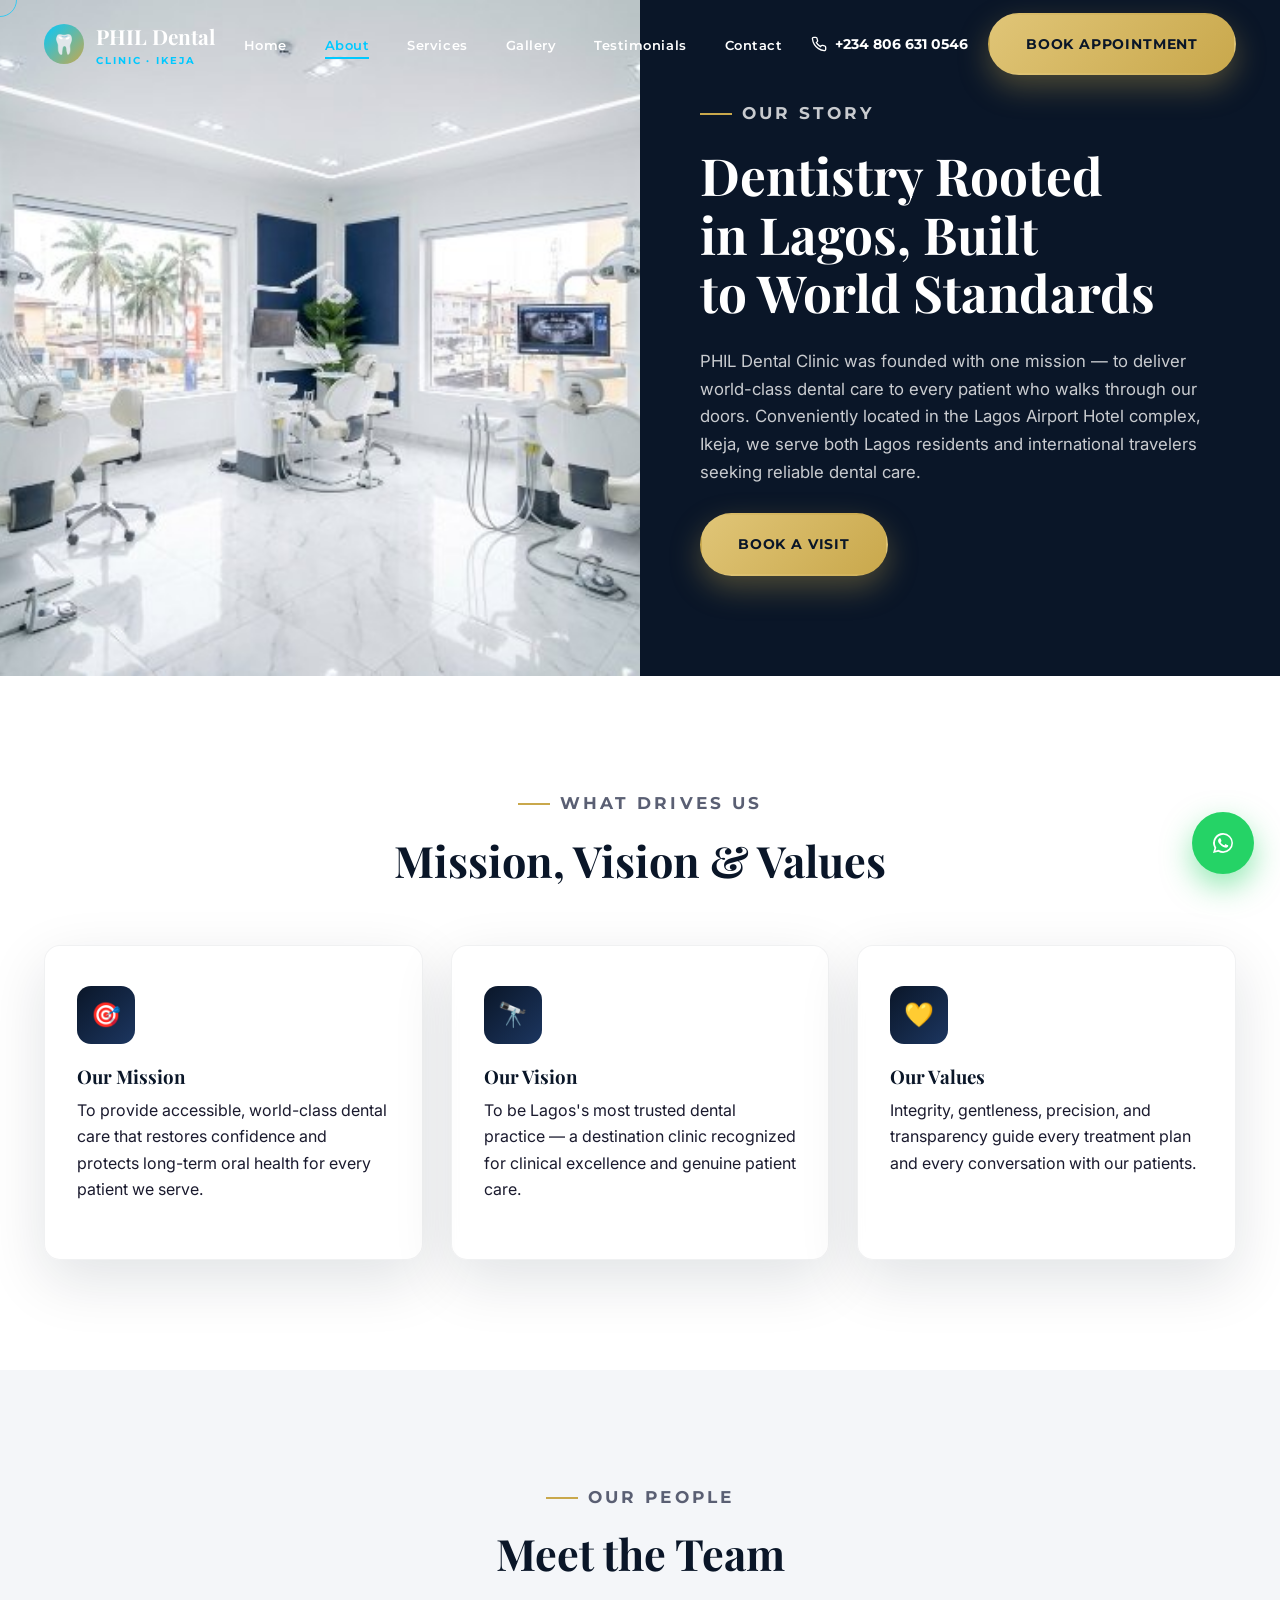
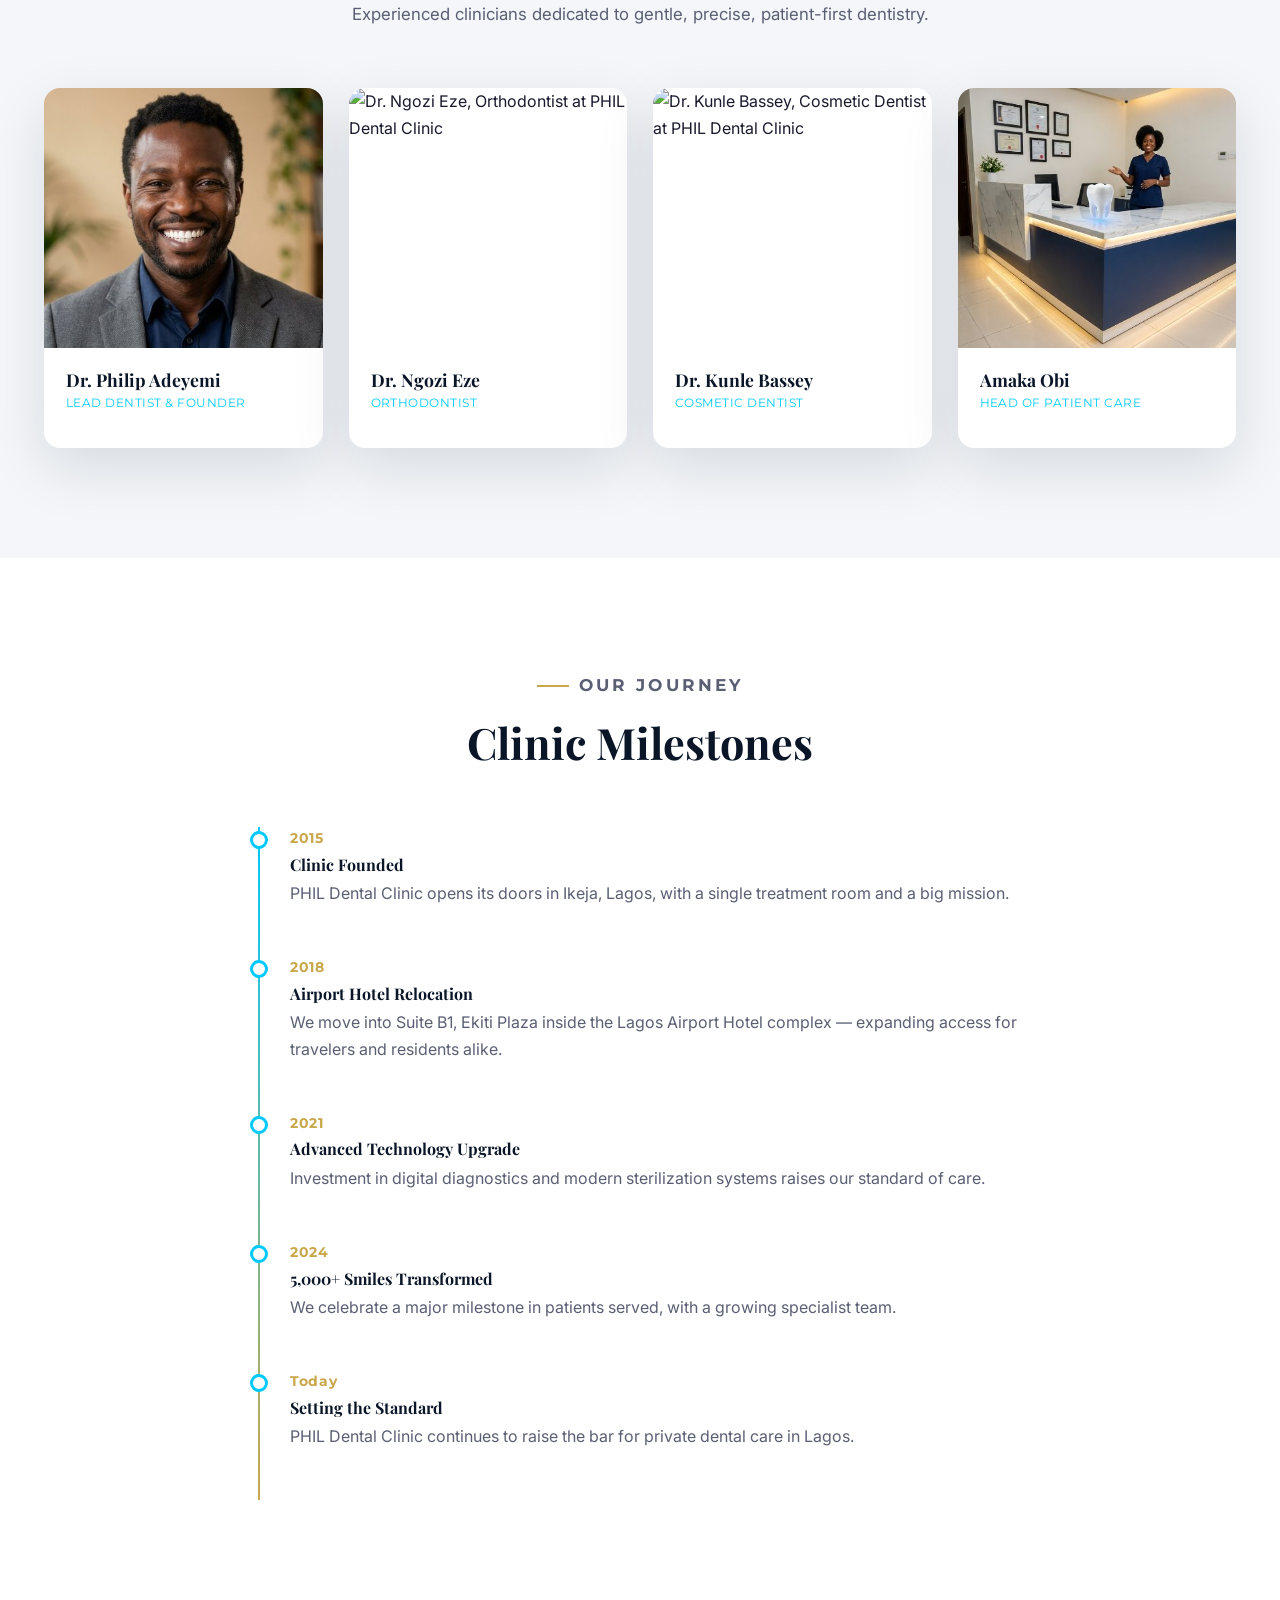
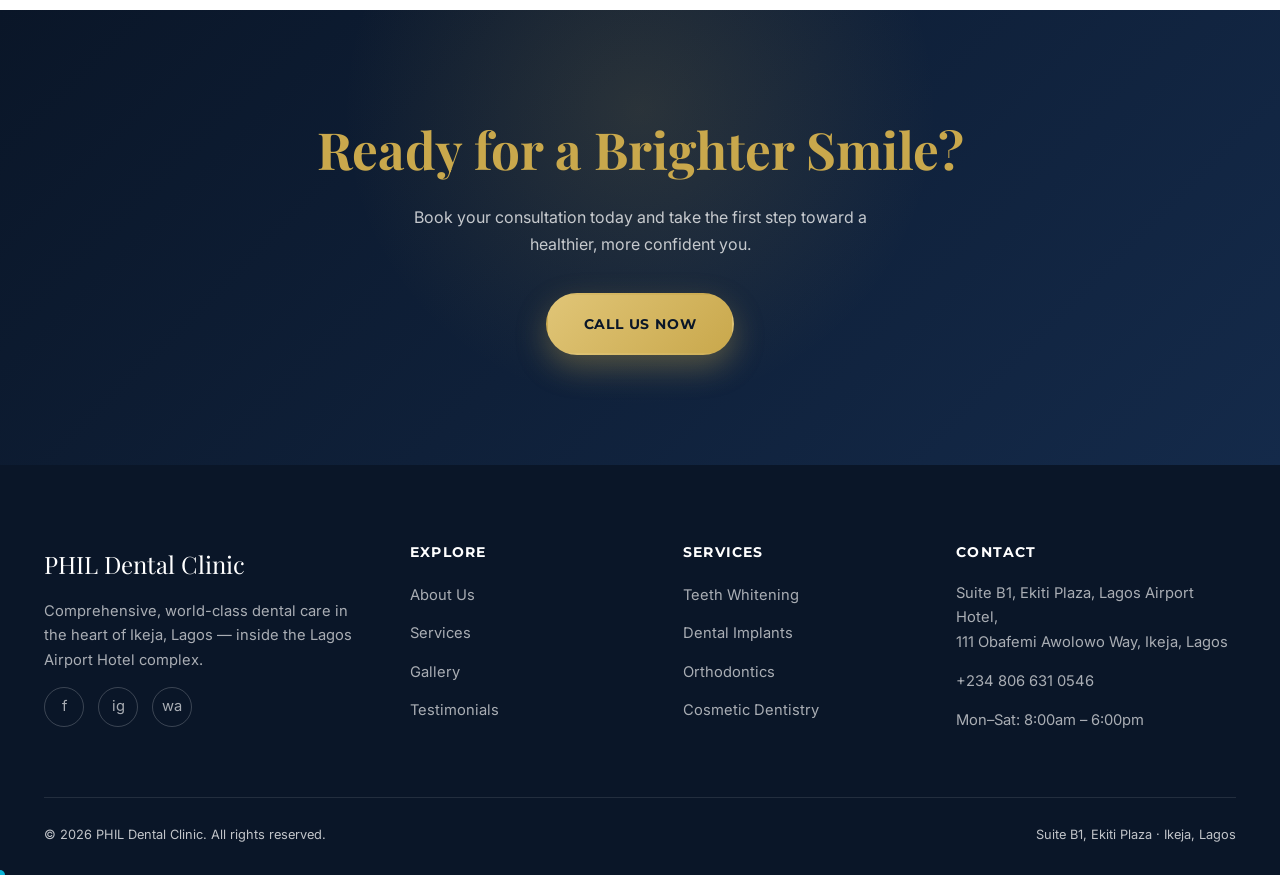
==== commit ea68d145: "Wire real clinic photography into hero, about, gallery, and loader Optimizes and places 10 supplied " ====
--- a/about.html
+++ b/about.html
@@ -28,7 +28,7 @@
 </head>
 <body>
 
-<div class="loader"><div class="loader-tooth">🦷</div><div class="loader-text">PHIL Dental Clinic</div></div>
+<div class="loader"><div class="loader-tooth"><img src="images/tooth-3d.jpg" alt=""></div><div class="loader-text">PHIL Dental Clinic</div></div>
 
 <div class="drawer-overlay"></div>
 <nav class="mobile-drawer" aria-label="Mobile navigation">
@@ -71,7 +71,7 @@
   <!-- SPLIT HERO -->
   <section class="about-hero">
     <div class="about-hero-img">
-      <img src="https://images.unsplash.com/photo-1629909613654-28e377c37b09?auto=format&fit=crop&w=1000&q=80" alt="Interior of PHIL Dental Clinic treatment room">
+      <img src="images/clinic-interior-about.jpg" alt="Interior of PHIL Dental Clinic treatment room, Ikeja">
     </div>
     <div class="about-hero-text">
       <p class="eyebrow">Our Story</p>
@@ -118,7 +118,7 @@
       </div>
       <div class="team-grid">
         <div class="team-card reveal">
-          <div class="team-photo"><img src="https://images.unsplash.com/photo-1622253692010-333f2da6031d?auto=format&fit=crop&w=500&q=80" alt="Dr. Philip Adeyemi, Lead Dentist at PHIL Dental Clinic"></div>
+          <div class="team-photo"><img src="images/team-lead-dentist.jpg" alt="Dr. Philip Adeyemi, Lead Dentist at PHIL Dental Clinic"></div>
           <div class="team-info"><h4>Dr. Philip Adeyemi</h4><p class="role">Lead Dentist &amp; Founder</p></div>
         </div>
         <div class="team-card reveal">
@@ -130,7 +130,7 @@
           <div class="team-info"><h4>Dr. Kunle Bassey</h4><p class="role">Cosmetic Dentist</p></div>
         </div>
         <div class="team-card reveal">
-          <div class="team-photo"><img src="https://images.unsplash.com/photo-1594824476967-48c8b964273f?auto=format&fit=crop&w=500&q=80" alt="Nurse Amaka Obi, Head of Patient Care at PHIL Dental Clinic"></div>
+          <div class="team-photo"><img src="images/reception.jpg" alt="Amaka Obi, Head of Patient Care at PHIL Dental Clinic reception"></div>
           <div class="team-info"><h4>Amaka Obi</h4><p class="role">Head of Patient Care</p></div>
         </div>
       </div>
--- a/css/global.css
+++ b/css/global.css
@@ -449,9 +449,19 @@
 .loader.hidden { opacity: 0; visibility: hidden; pointer-events: none; }
 
 .loader-tooth {
-  font-size: 3.4rem;
-  animation: spin-tooth 1.3s ease-in-out infinite;
-  filter: drop-shadow(0 0 20px rgba(0,201,255,0.6));
+  width: 100px;
+  height: 100px;
+  border-radius: 50%;
+  overflow: hidden;
+  animation: spin-tooth 1.6s ease-in-out infinite;
+  box-shadow: 0 0 40px rgba(0,201,255,0.55), 0 0 0 4px rgba(255,255,255,0.06);
+}
+
+.loader-tooth img {
+  width: 100%;
+  height: 100%;
+  object-fit: cover;
+  display: block;
 }
 
 @keyframes spin-tooth {
--- a/css/hero.css
+++ b/css/hero.css
@@ -8,7 +8,10 @@
   min-height: 620px;
   width: 100%;
   overflow: hidden;
-  background: radial-gradient(ellipse at 50% 20%, #14213D 0%, #0A1628 60%, #060D1A 100%);
+  background:
+    radial-gradient(ellipse at 50% 20%, rgba(20,33,61,0.55) 0%, rgba(10,22,40,0.82) 60%, rgba(6,13,26,0.94) 100%),
+    linear-gradient(180deg, rgba(10,22,40,0.65), rgba(6,13,26,0.9)),
+    url('../images/hero-banner.jpg') center 25% / cover no-repeat;
   display: flex;
   align-items: center;
 }
@@ -25,7 +28,7 @@
   position: absolute;
   inset: 0;
   z-index: 1;
-  background: linear-gradient(120deg, #0A1628, #10233E, #0A1628);
+  background: linear-gradient(120deg, transparent, rgba(0,201,255,0.16), transparent);
   background-size: 300% 300%;
   animation: gradient-flow 12s ease infinite;
   display: none;
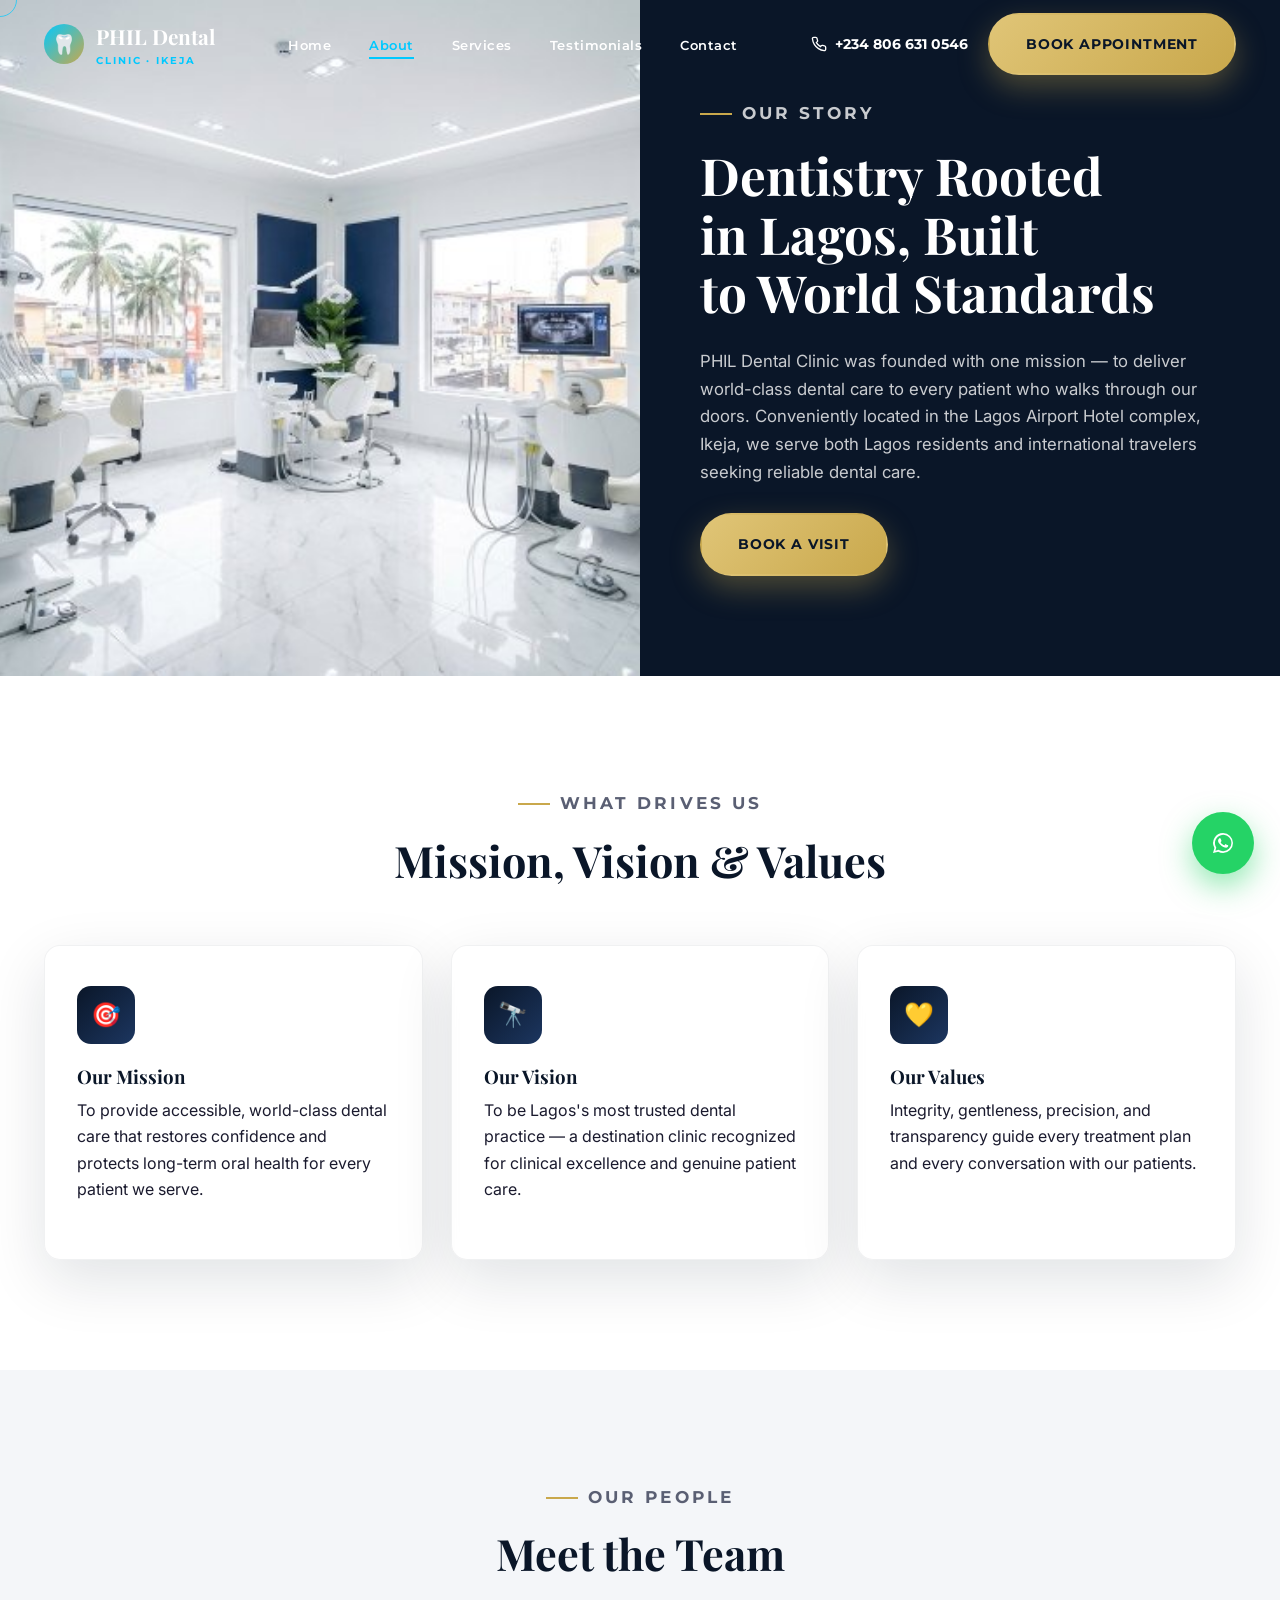
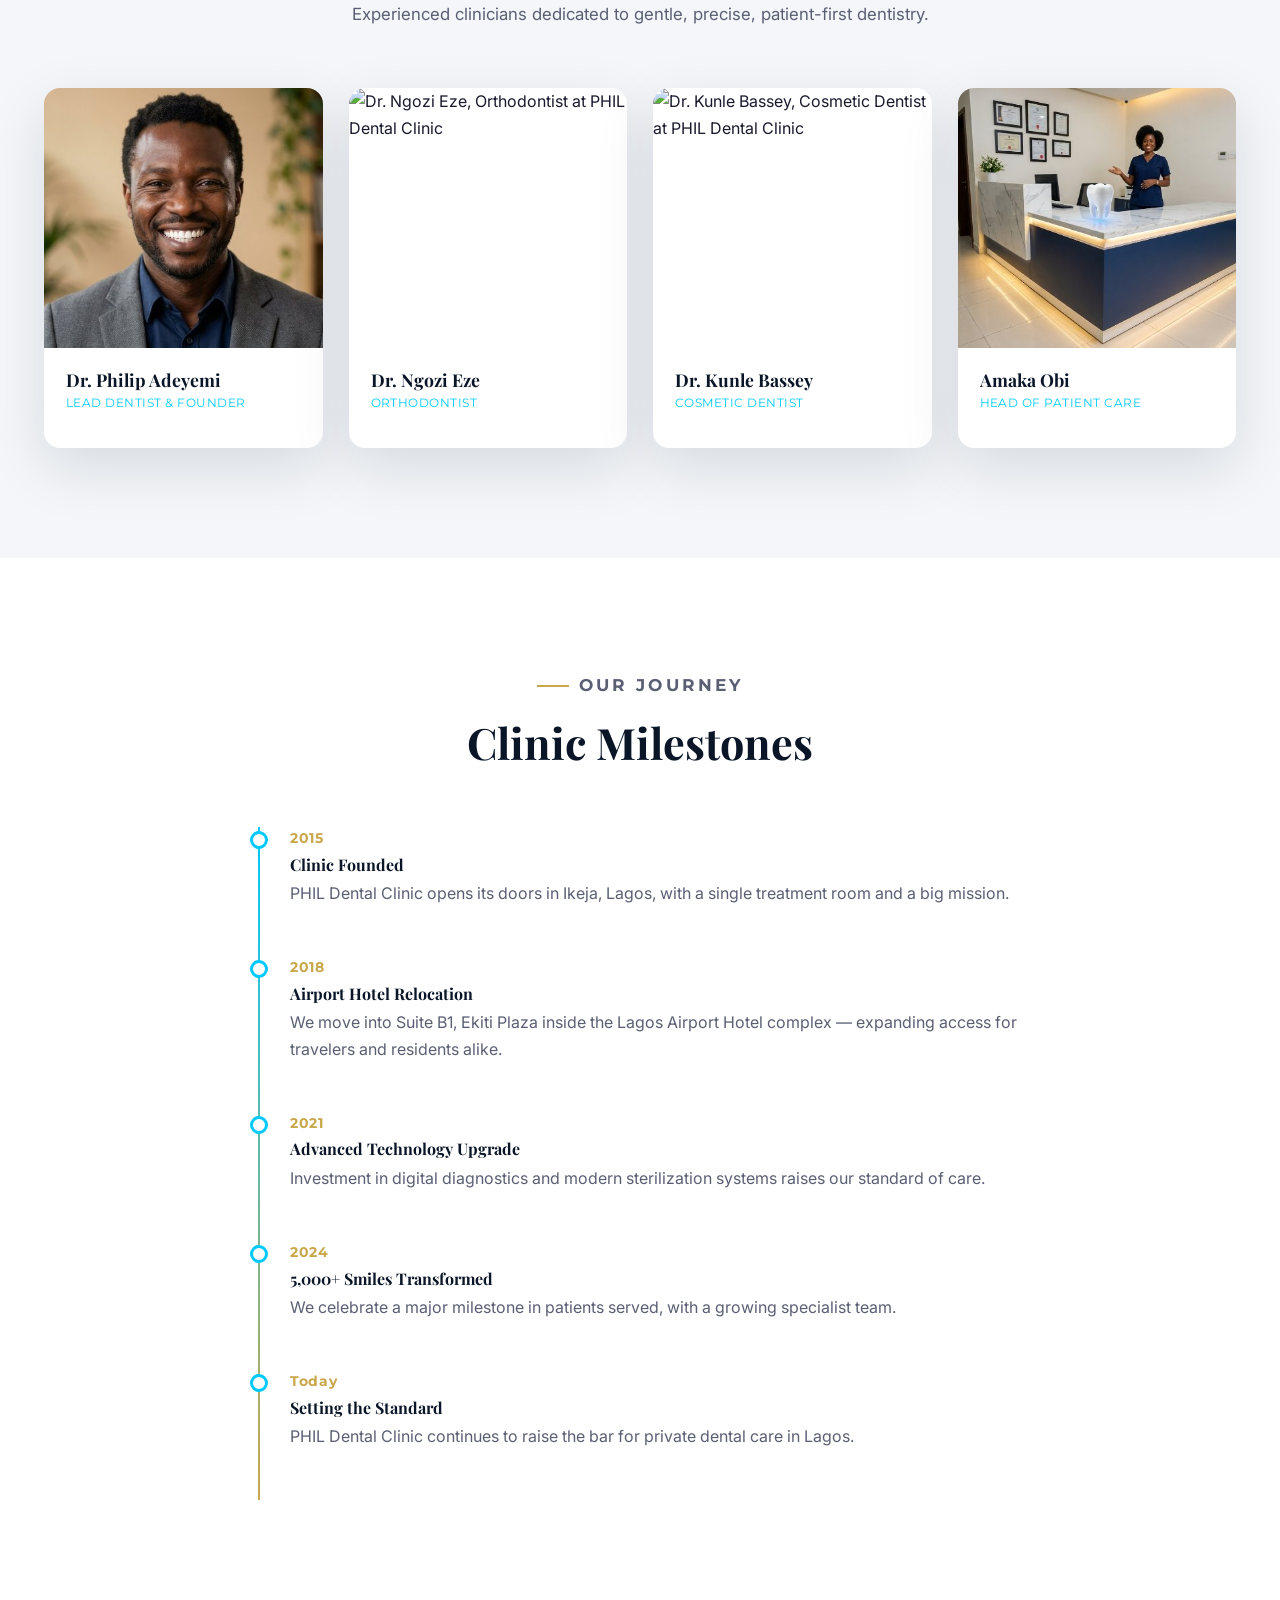
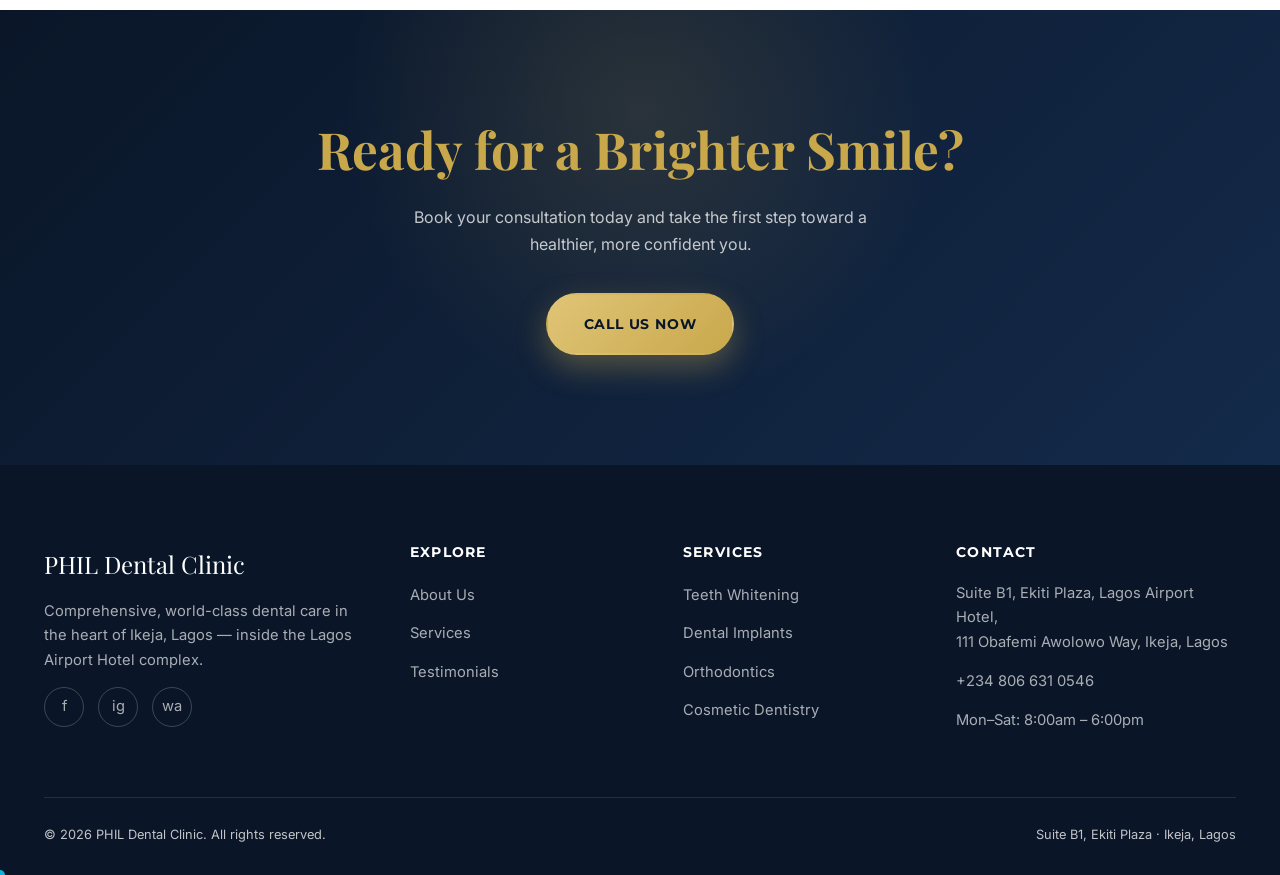
==== commit c3c7d28b: "Remove Gallery page and all references to it Deletes gallery.html and strips its nav links (mobile d" ====
--- a/about.html
+++ b/about.html
@@ -35,7 +35,6 @@
   <a href="index.html">Home</a>
   <a href="about.html">About</a>
   <a href="services.html">Services</a>
-  <a href="gallery.html">Gallery</a>
   <a href="testimonials.html">Testimonials</a>
   <a href="contact.html">Contact</a>
   <a href="tel:+2348066310546" class="btn btn-gold btn-block" style="margin-top:24px;">Call Now</a>
@@ -51,7 +50,6 @@
       <li><a href="index.html">Home</a></li>
       <li><a href="about.html" class="active">About</a></li>
       <li><a href="services.html">Services</a></li>
-      <li><a href="gallery.html">Gallery</a></li>
       <li><a href="testimonials.html">Testimonials</a></li>
       <li><a href="contact.html">Contact</a></li>
     </ul>
@@ -202,7 +200,6 @@
         <ul>
           <li><a href="about.html">About Us</a></li>
           <li><a href="services.html">Services</a></li>
-          <li><a href="gallery.html">Gallery</a></li>
           <li><a href="testimonials.html">Testimonials</a></li>
         </ul>
       </div>
--- a/css/components.css
+++ b/css/components.css
@@ -1,5 +1,5 @@
 /* ==========================================================================
-   Components — cards, grids, forms, gallery, testimonials, timeline
+   Components — cards, grids, forms, testimonials, timeline
    ========================================================================== */
 
 /* ---------- Service flip cards (Home preview) ---------- */
@@ -381,79 +381,6 @@
   .services-sidebar a { white-space: nowrap; margin-bottom: 0; }
   .benefits-list { grid-template-columns: 1fr; }
 }
-
-/* ---------- Gallery ---------- */
-.filter-tabs {
-  display: flex;
-  gap: 12px;
-  justify-content: center;
-  flex-wrap: wrap;
-  margin-bottom: 44px;
-}
-
-.filter-tab {
-  font-family: var(--font-accent);
-  font-size: 0.8rem;
-  font-weight: 700;
-  letter-spacing: 0.04em;
-  text-transform: uppercase;
-  padding: 12px 24px;
-  border-radius: 100px;
-  border: 1.5px solid rgba(10,22,40,0.15);
-  background: transparent;
-  color: var(--color-text);
-  cursor: pointer;
-  transition: var(--transition-base);
-  min-height: 48px;
-}
-
-.filter-tab.active, .filter-tab:hover {
-  background: var(--color-primary);
-  color: var(--color-white);
-  border-color: var(--color-primary);
-}
-
-.masonry-grid {
-  columns: 4 260px;
-  column-gap: 20px;
-}
-
-.masonry-item {
-  break-inside: avoid;
-  margin-bottom: 20px;
-  border-radius: var(--radius-md);
-  overflow: hidden;
-  position: relative;
-  cursor: pointer;
-  box-shadow: var(--shadow-soft);
-  transition: transform var(--transition-base), box-shadow var(--transition-base);
-}
-
-.masonry-item:hover {
-  transform: translateY(-8px) scale(1.02);
-  box-shadow: var(--shadow-deep);
-}
-
-.masonry-item img { width: 100%; display: block; }
-
-.masonry-caption {
-  position: absolute;
-  inset: auto 0 0 0;
-  padding: 18px 16px;
-  background: linear-gradient(to top, rgba(10,22,40,0.85), transparent);
-  color: var(--color-white);
-  font-family: var(--font-accent);
-  font-size: 0.78rem;
-  letter-spacing: 0.03em;
-  opacity: 0;
-  transform: translateY(10px);
-  transition: var(--transition-base);
-}
-
-.masonry-item:hover .masonry-caption { opacity: 1; transform: translateY(0); }
-
-@media (max-width: 900px) { .masonry-grid { columns: 2 220px; } }
-@media (max-width: 520px) { .masonry-grid { columns: 1; } }
 
 /* ---------- Testimonials page ---------- */
 .big-quote-mark {
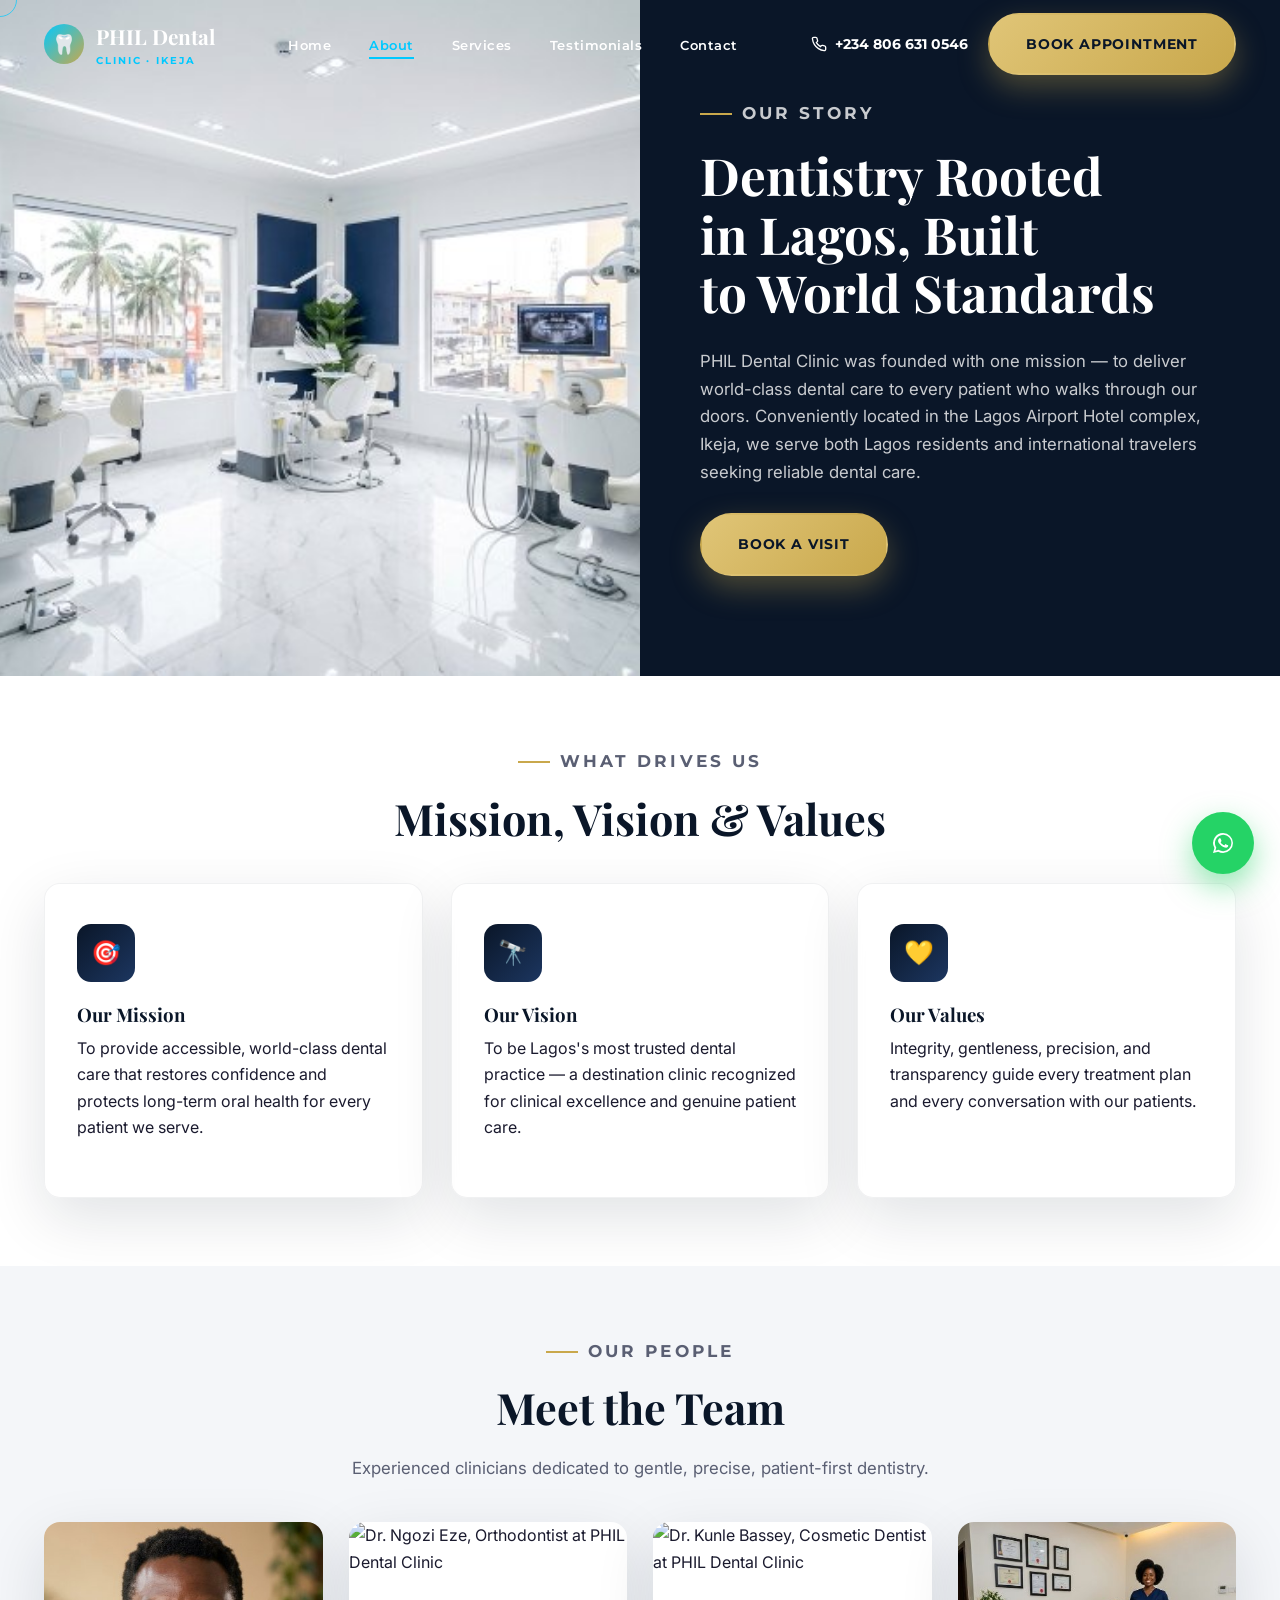
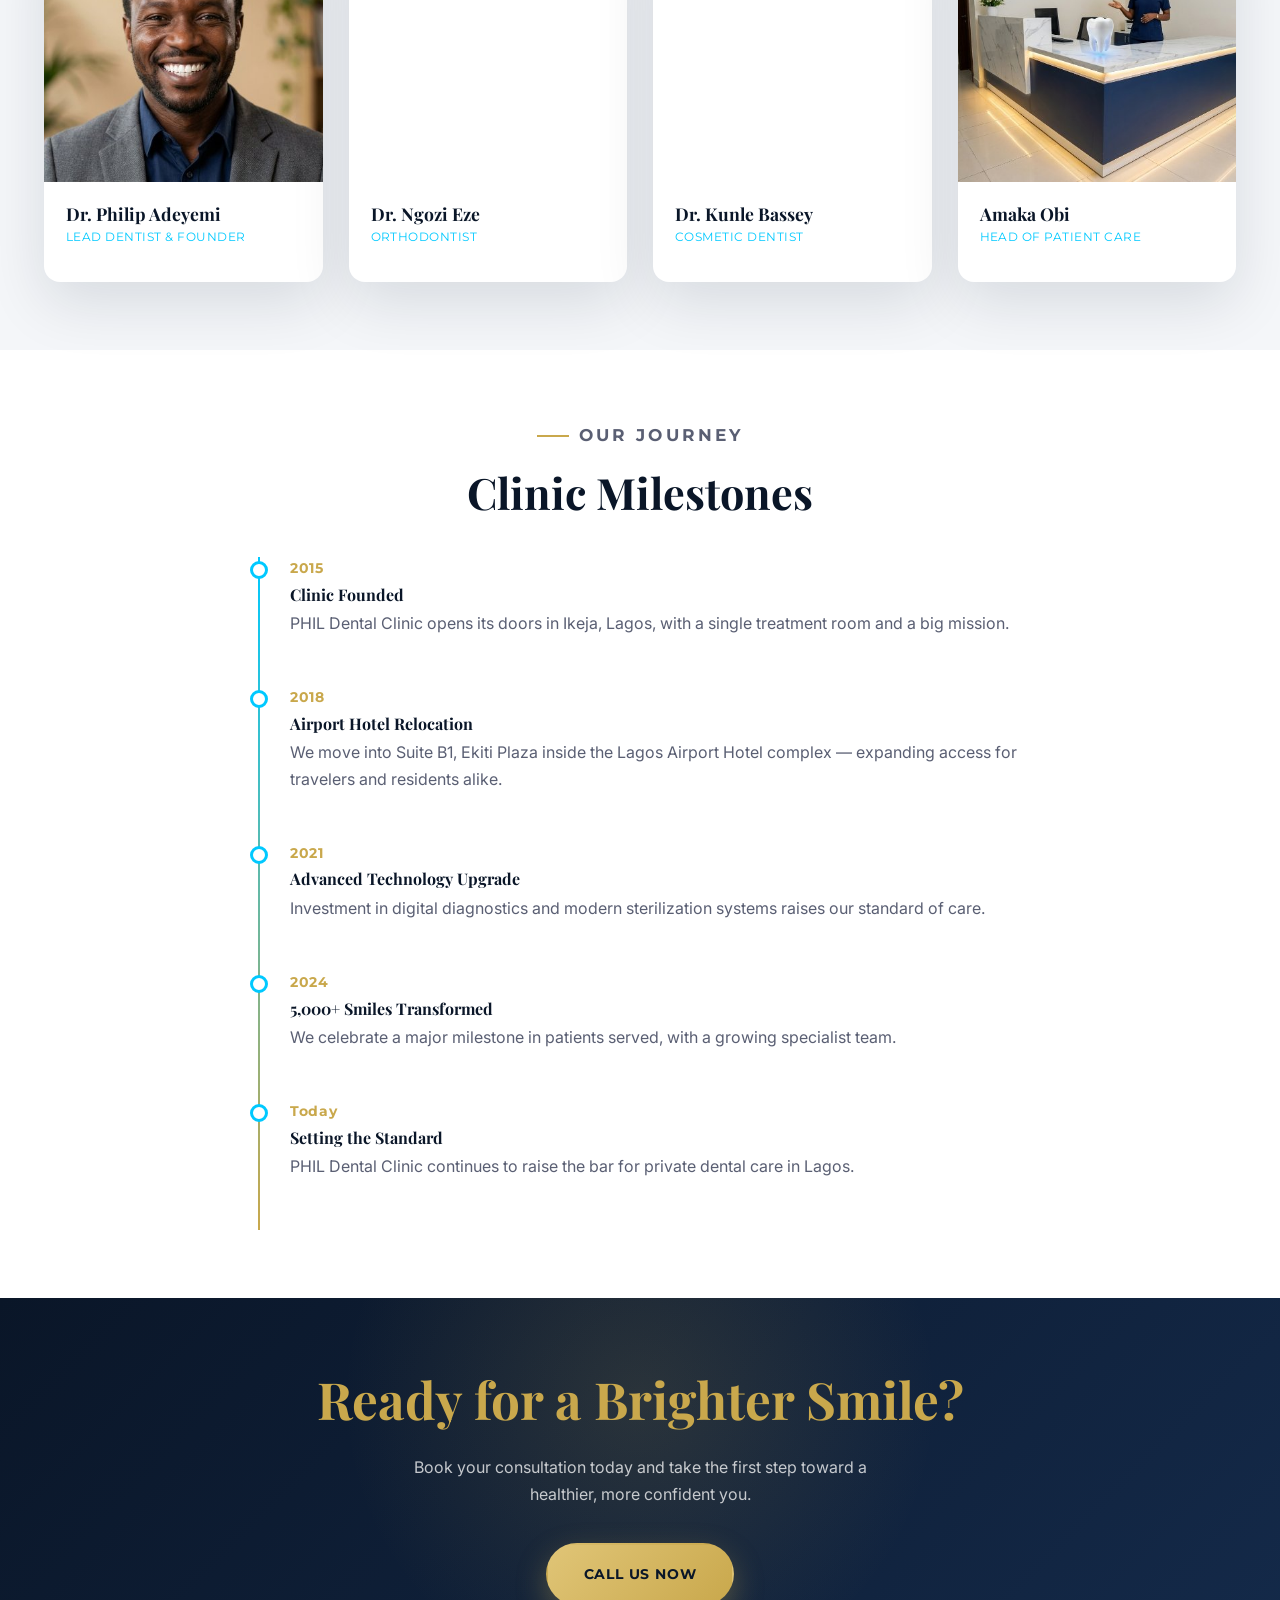
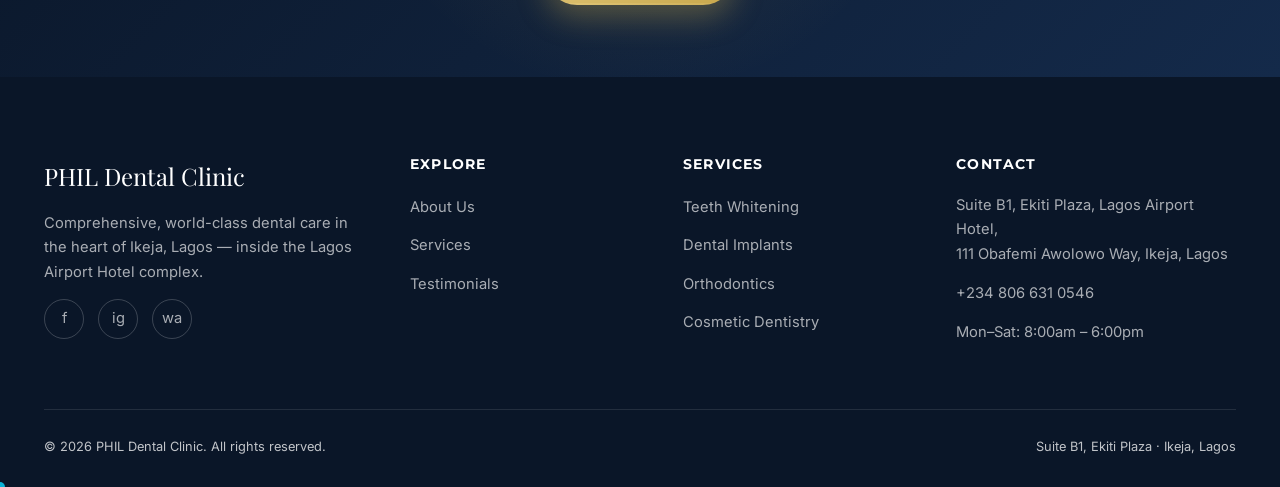
==== commit 8a320867: "Mobile performance pass: skip heavy assets, shrink video, trim JS - Compress all 7 clinic videos (sc" ====
--- a/about.html
+++ b/about.html
@@ -12,7 +12,8 @@
 <link rel="icon" href="data:image/svg+xml,<svg xmlns=%22http://www.w3.org/2000/svg%22 viewBox=%220 0 100 100%22><text y=%22.9em%22 font-size=%2290%22>🦷</text></svg>">
 <link rel="preconnect" href="https://fonts.googleapis.com">
 <link rel="preconnect" href="https://fonts.gstatic.com" crossorigin>
-<link href="https://fonts.googleapis.com/css2?family=Playfair+Display:wght@500;600;700;800&family=Inter:wght@400;500;600;700&family=Montserrat:wght@600;700;800&display=swap" rel="stylesheet">
+<link rel="preconnect" href="https://images.unsplash.com" crossorigin>
+<link href="https://fonts.googleapis.com/css2?family=Playfair+Display:ital,wght@0,700;1,700&family=Inter:wght@400;600;700&family=Montserrat:wght@400;600;700&display=swap" rel="stylesheet">
 <link rel="stylesheet" href="css/global.css">
 <link rel="stylesheet" href="css/hero.css">
 <link rel="stylesheet" href="css/components.css">
@@ -116,19 +117,19 @@
       </div>
       <div class="team-grid">
         <div class="team-card reveal">
-          <div class="team-photo"><img src="images/team-lead-dentist.jpg" alt="Dr. Philip Adeyemi, Lead Dentist at PHIL Dental Clinic"></div>
+          <div class="team-photo"><img src="images/team-lead-dentist.jpg" alt="Dr. Philip Adeyemi, Lead Dentist at PHIL Dental Clinic" loading="lazy"></div>
           <div class="team-info"><h4>Dr. Philip Adeyemi</h4><p class="role">Lead Dentist &amp; Founder</p></div>
         </div>
         <div class="team-card reveal">
-          <div class="team-photo"><img src="https://images.unsplash.com/photo-1559839734-2b71ea197ec2?auto=format&fit=crop&w=500&q=80" alt="Dr. Ngozi Eze, Orthodontist at PHIL Dental Clinic"></div>
+          <div class="team-photo"><img src="https://images.unsplash.com/photo-1559839734-2b71ea197ec2?auto=format&fit=crop&w=500&q=80" alt="Dr. Ngozi Eze, Orthodontist at PHIL Dental Clinic" loading="lazy"></div>
           <div class="team-info"><h4>Dr. Ngozi Eze</h4><p class="role">Orthodontist</p></div>
         </div>
         <div class="team-card reveal">
-          <div class="team-photo"><img src="https://images.unsplash.com/photo-1537368910025-700350fe46c7?auto=format&fit=crop&w=500&q=80" alt="Dr. Kunle Bassey, Cosmetic Dentist at PHIL Dental Clinic"></div>
+          <div class="team-photo"><img src="https://images.unsplash.com/photo-1537368910025-700350fe46c7?auto=format&fit=crop&w=500&q=80" alt="Dr. Kunle Bassey, Cosmetic Dentist at PHIL Dental Clinic" loading="lazy"></div>
           <div class="team-info"><h4>Dr. Kunle Bassey</h4><p class="role">Cosmetic Dentist</p></div>
         </div>
         <div class="team-card reveal">
-          <div class="team-photo"><img src="images/reception.jpg" alt="Amaka Obi, Head of Patient Care at PHIL Dental Clinic reception"></div>
+          <div class="team-photo"><img src="images/reception.jpg" alt="Amaka Obi, Head of Patient Care at PHIL Dental Clinic reception" loading="lazy"></div>
           <div class="team-info"><h4>Amaka Obi</h4><p class="role">Head of Patient Care</p></div>
         </div>
       </div>
@@ -230,8 +231,6 @@
   <svg viewBox="0 0 24 24" fill="white"><path d="M17.6 6.32A7.85 7.85 0 0012.05 4a7.94 7.94 0 00-6.9 11.9L4 20l4.2-1.1a7.9 7.9 0 003.85 1h0a7.94 7.94 0 007.94-7.94 7.9 7.9 0 00-2.4-5.64zm-5.55 12.2a6.6 6.6 0 01-3.36-.92l-.24-.14-2.5.66.67-2.44-.16-.25a6.6 6.6 0 1112.28-3.5 6.6 6.6 0 01-6.69 6.6zm3.62-4.94c-.2-.1-1.17-.58-1.35-.64-.18-.07-.31-.1-.45.1-.13.2-.51.64-.62.77-.11.13-.23.15-.42.05-.2-.1-.83-.3-1.58-.97a5.9 5.9 0 01-1.09-1.36c-.11-.2-.01-.3.09-.4.09-.1.2-.23.3-.35.1-.11.13-.2.2-.33.06-.13.03-.25-.02-.35-.05-.1-.45-1.08-.61-1.48-.16-.39-.33-.33-.45-.34h-.38c-.13 0-.35.05-.53.25-.18.2-.7.68-.7 1.66s.72 1.93.82 2.06c.1.13 1.4 2.15 3.4 3.01.47.2.85.33 1.14.42.48.15.91.13 1.26.08.38-.06 1.17-.48 1.34-.94.16-.46.16-.86.11-.94-.05-.09-.18-.14-.38-.24z"/></svg>
 </a>
 
-<script src="https://unpkg.com/gsap@3.12.5/dist/gsap.min.js"></script>
-<script src="https://unpkg.com/gsap@3.12.5/dist/ScrollTrigger.min.js"></script>
 <script src="https://unpkg.com/vanilla-tilt@1.8.1/dist/vanilla-tilt.min.js"></script>
 <script src="js/animations.js"></script>
 <script src="js/main.js"></script>
--- a/css/global.css
+++ b/css/global.css
@@ -92,8 +92,8 @@
 
 section { position: relative; }
 
-.section-pad { padding: 110px 0; }
-@media (max-width: 768px) { .section-pad { padding: 70px 0; } }
+.section-pad { padding: 68px 0; }
+@media (max-width: 768px) { .section-pad { padding: 44px 0; } }
 
 .bg-neutral { background: var(--color-neutral); }
 .bg-navy { background: var(--color-primary); color: var(--color-white); }
@@ -316,7 +316,7 @@
 /* ---------- Page hero (interior pages) ---------- */
 .page-hero {
   background: var(--color-primary);
-  padding: calc(var(--nav-height) + 90px) 0 90px;
+  padding: calc(var(--nav-height) + 56px) 0 56px;
   position: relative;
   overflow: hidden;
   color: var(--color-white);
@@ -516,7 +516,7 @@
 .reveal.in-view { opacity: 1; transform: translateY(0); }
 
 /* ---------- Section heading helper ---------- */
-.section-head { max-width: 640px; margin: 0 auto 60px; text-align: center; }
+.section-head { max-width: 640px; margin: 0 auto 40px; text-align: center; }
 .section-head h2 { font-size: clamp(1.9rem, 4vw, 2.7rem); }
 .section-head p { color: var(--color-text-muted); font-size: 1.05rem; }
 
--- a/css/hero.css
+++ b/css/hero.css
@@ -46,11 +46,17 @@
   width: 100%;
 }
 
-.hero-content .container {
-  display: flex;
-  flex-direction: column;
-  align-items: center;
-  text-align: center;
+.hero-flex {
+  display: flex;
+  align-items: center;
+  justify-content: space-between;
+  gap: 40px;
+  text-align: left;
+}
+
+.hero-text {
+  flex: 1 1 520px;
+  max-width: 600px;
 }
 
 .hero-eyebrow {
@@ -66,7 +72,7 @@
 .hero-title {
   font-family: var(--font-heading);
   color: var(--color-white);
-  font-size: clamp(2.8rem, 8vw, 6.2rem);
+  font-size: clamp(2.6rem, 6vw, 5.4rem);
   line-height: 1.02;
   margin: 0 0 24px;
   text-shadow: 0 10px 50px rgba(0,0,0,0.5);
@@ -85,8 +91,96 @@
   display: flex;
   gap: 20px;
   flex-wrap: wrap;
+  justify-content: flex-start;
+  margin-bottom: 0;
+}
+
+/* ---------- Hero orbit (video + rotating face avatars) ---------- */
+.hero-orbit {
+  position: relative;
+  flex: 0 0 auto;
+  width: 380px;
+  height: 380px;
+  display: flex;
+  align-items: center;
   justify-content: center;
-  margin-bottom: 60px;
+}
+
+.orbit-video {
+  position: relative;
+  z-index: 2;
+  width: 220px;
+  height: 220px;
+  border-radius: 50%;
+  object-fit: cover;
+  background: var(--color-primary);
+  border: 2px solid rgba(0,201,255,0.45);
+  box-shadow:
+    0 0 0 8px rgba(255,255,255,0.06),
+    0 0 70px rgba(0,201,255,0.4),
+    0 25px 70px rgba(0,0,0,0.55);
+}
+
+.orbit-ring {
+  position: absolute;
+  inset: 0;
+  z-index: 1;
+  animation: orbit-spin 26s linear infinite;
+}
+
+.orbit-item {
+  position: absolute;
+  top: 50%;
+  left: 50%;
+  width: 0;
+  height: 0;
+  transform: rotate(var(--angle)) translateX(178px);
+}
+
+.orbit-item img {
+  position: absolute;
+  top: 50%;
+  left: 50%;
+  width: 62px;
+  height: 62px;
+  max-width: none;
+  margin: -31px 0 0 -31px;
+  border-radius: 50%;
+  object-fit: cover;
+  border: 2px solid rgba(255,255,255,0.55);
+  box-shadow: 0 10px 24px rgba(0,0,0,0.45);
+  animation: orbit-counter-spin 26s linear infinite;
+}
+
+@keyframes orbit-spin {
+  from { transform: rotate(0deg); }
+  to { transform: rotate(360deg); }
+}
+
+@keyframes orbit-counter-spin {
+  from { transform: rotate(0deg); }
+  to { transform: rotate(-360deg); }
+}
+
+@media (max-width: 980px) {
+  .hero-flex { flex-direction: column; text-align: center; gap: 50px; }
+  .hero-text { text-align: center; }
+  .hero-cta-row { justify-content: center; }
+  .hero-orbit { width: 300px; height: 300px; }
+  .orbit-video { width: 170px; height: 170px; }
+  .orbit-item { transform: rotate(var(--angle)) translateX(138px); }
+  .orbit-item img { width: 50px; height: 50px; margin: -25px 0 0 -25px; }
+}
+
+@media (max-width: 560px) {
+  .hero-orbit { width: 240px; height: 240px; }
+  .orbit-video { width: 140px; height: 140px; }
+  .orbit-item { transform: rotate(var(--angle)) translateX(105px); }
+  .orbit-item img { width: 42px; height: 42px; margin: -21px 0 0 -21px; }
+}
+
+@media (prefers-reduced-motion: reduce) {
+  .orbit-ring, .orbit-item img { animation: none; }
 }
 
 .scroll-chevron {
@@ -117,8 +211,16 @@
   50% { transform: translateY(10px); opacity: 1; }
 }
 
+@media (max-width: 980px) {
+  .hero {
+    height: auto;
+    min-height: 100vh;
+    padding: calc(var(--nav-height) + 40px) 0 60px;
+  }
+  .scroll-chevron { position: static; margin-top: 40px; transform: none; }
+}
+
 @media (max-width: 768px) {
-  .hero { min-height: 560px; }
   #hero-canvas { display: none; }
   .hero-fallback-gradient { display: block; }
 }
@@ -126,7 +228,7 @@
 /* ---------- Stats bar ---------- */
 .stats-bar {
   background: var(--color-primary);
-  padding: 60px 0;
+  padding: 40px 0;
   border-top: 1px solid rgba(255,255,255,0.08);
 }
 
@@ -163,7 +265,7 @@
 /* ---------- CTA Banner ---------- */
 .cta-banner {
   background: linear-gradient(135deg, #0A1628, #142a4a);
-  padding: 110px 0;
+  padding: 72px 0;
   text-align: center;
   position: relative;
   overflow: hidden;
--- a/css/components.css
+++ b/css/components.css
@@ -37,23 +37,59 @@
 }
 
 .flip-front {
-  background: linear-gradient(155deg, #ffffff, #f4f6f9);
+  background: var(--color-primary);
   border: 1px solid rgba(10,22,40,0.06);
   box-shadow: var(--shadow-soft);
+  padding: 0;
+  display: block;
+  overflow: hidden;
+}
+
+.service-video {
+  position: absolute;
+  inset: 0;
+  width: 100%;
+  height: 100%;
+  object-fit: cover;
+  z-index: 0;
+}
+
+.service-video-scrim {
+  position: absolute;
+  inset: 0;
+  z-index: 1;
+  background: linear-gradient(180deg, rgba(10,22,40,0.1) 0%, rgba(10,22,40,0.35) 55%, rgba(10,22,40,0.92) 100%);
+}
+
+.service-video-content {
+  position: relative;
+  z-index: 2;
+  height: 100%;
+  padding: 26px;
+  display: flex;
+  flex-direction: column;
+  justify-content: flex-end;
   align-items: flex-start;
 }
 
-.flip-front .service-icon {
-  width: 60px; height: 60px;
-  border-radius: 16px;
-  background: linear-gradient(135deg, var(--color-accent), #0091b3);
+.service-video-content .service-icon {
+  width: 52px; height: 52px;
+  border-radius: 14px;
+  background: rgba(255,255,255,0.14);
+  backdrop-filter: blur(6px);
+  -webkit-backdrop-filter: blur(6px);
+  border: 1px solid rgba(255,255,255,0.3);
   display: flex; align-items: center; justify-content: center;
-  font-size: 1.6rem;
-  margin-bottom: 20px;
+  font-size: 1.4rem;
+  margin-bottom: 16px;
+}
+
+.flip-front h3 {
+  font-size: 1.2rem;
+  margin-bottom: 0;
   color: var(--color-white);
-}
-
-.flip-front h3 { font-size: 1.25rem; margin-bottom: 0; }
+  text-shadow: 0 4px 18px rgba(0,0,0,0.55);
+}
 
 .flip-back {
   background: var(--color-primary);
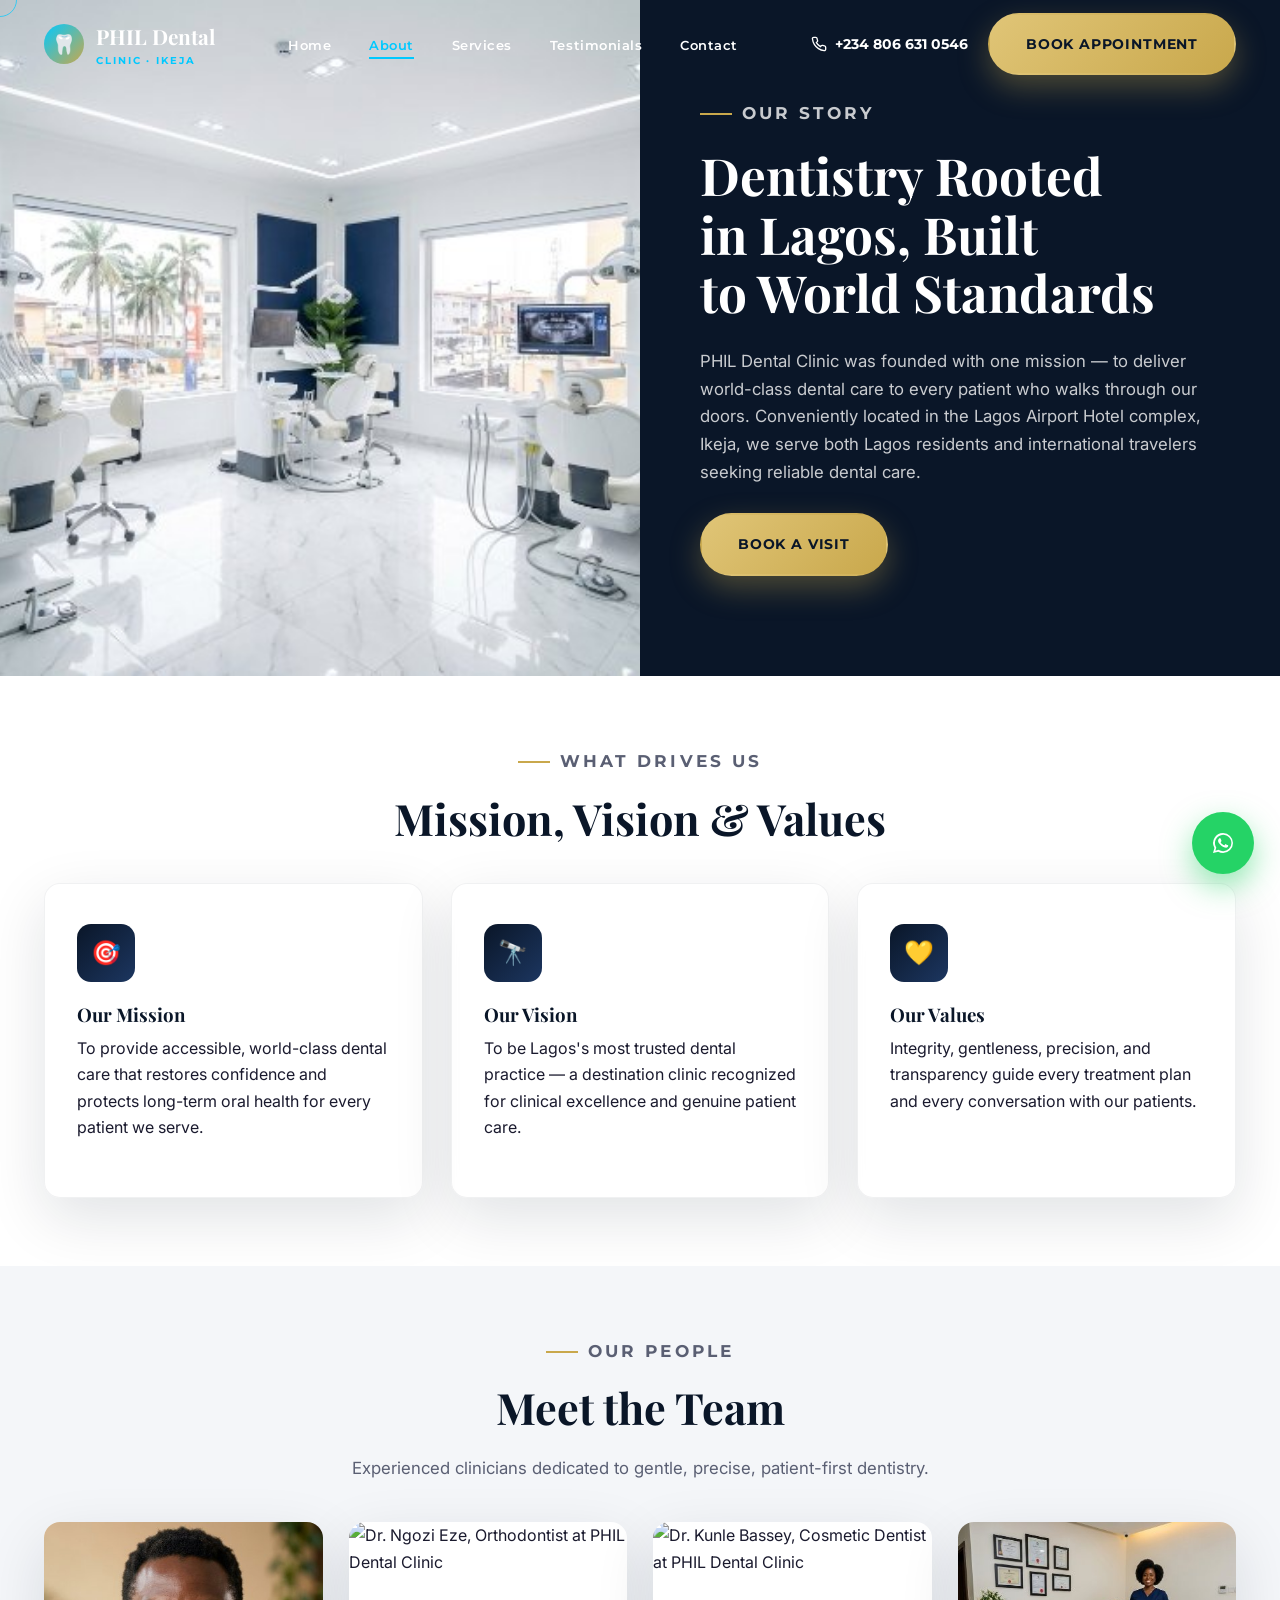
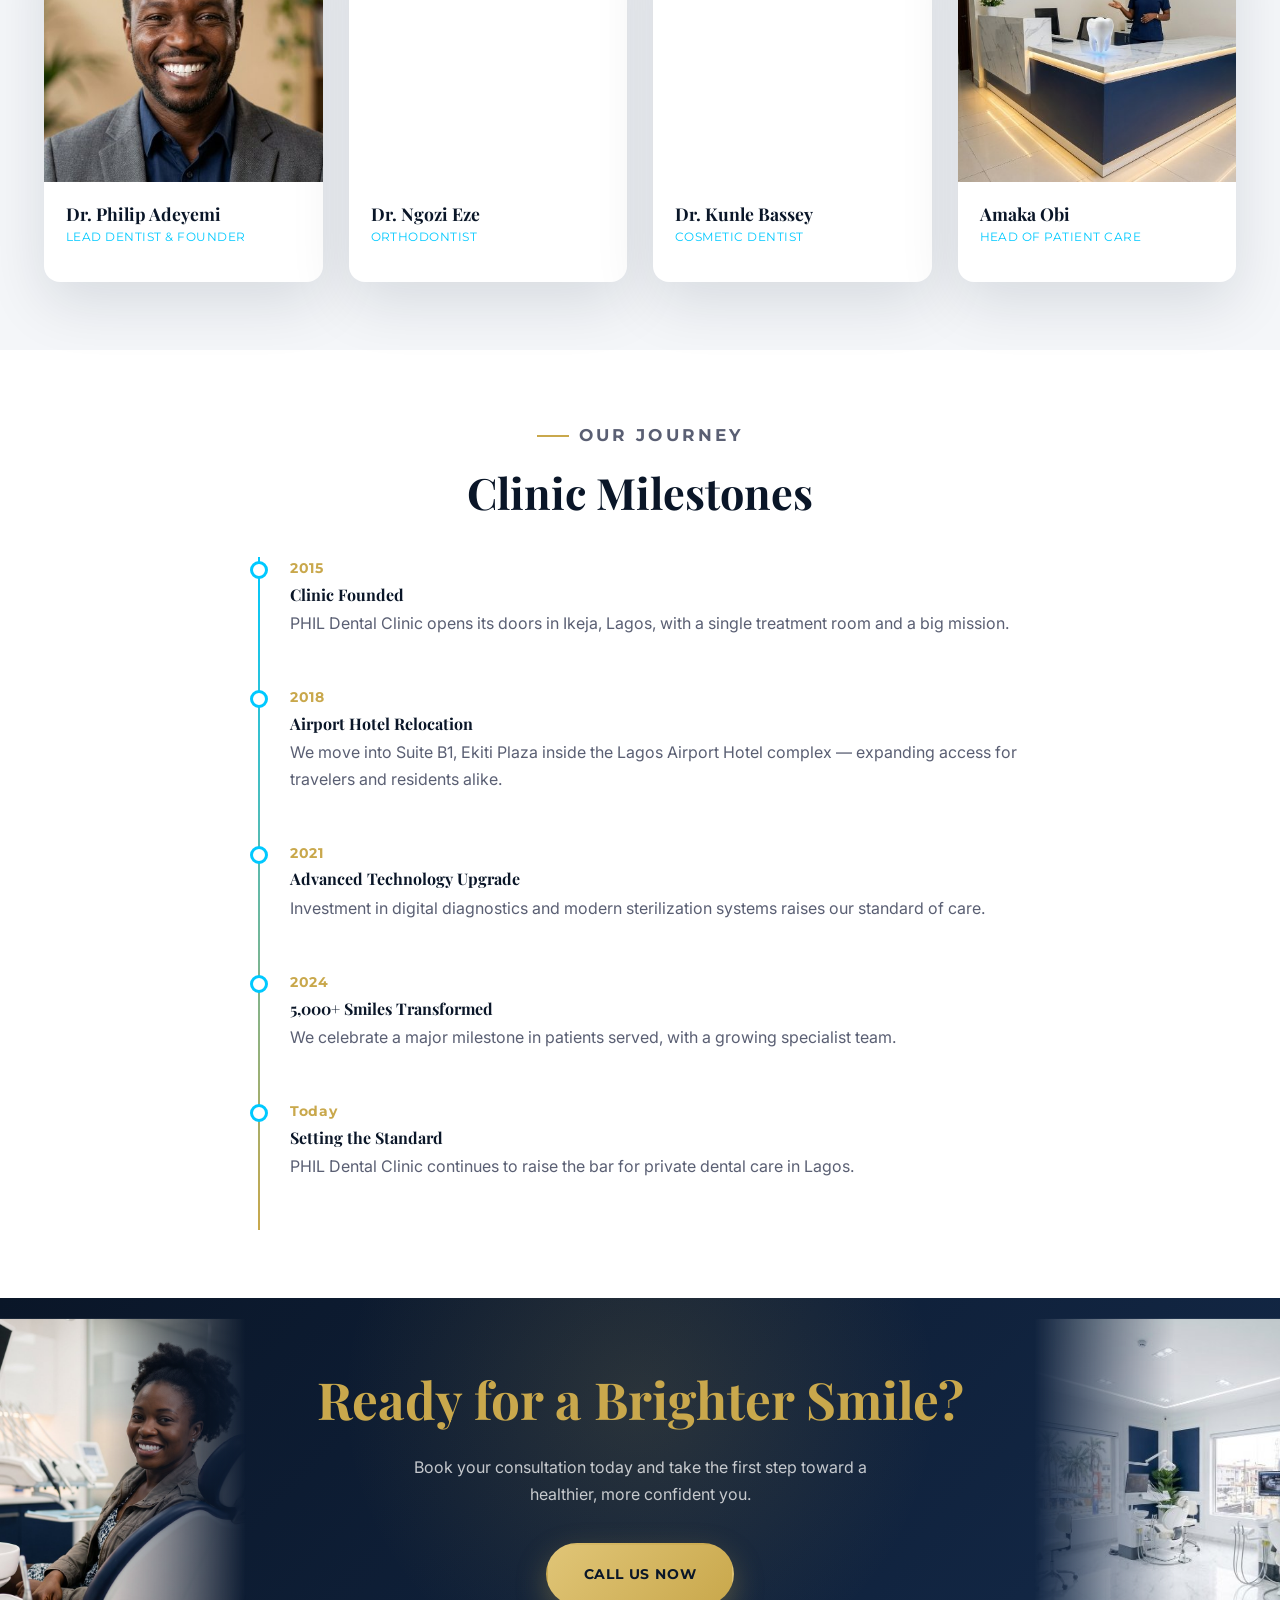
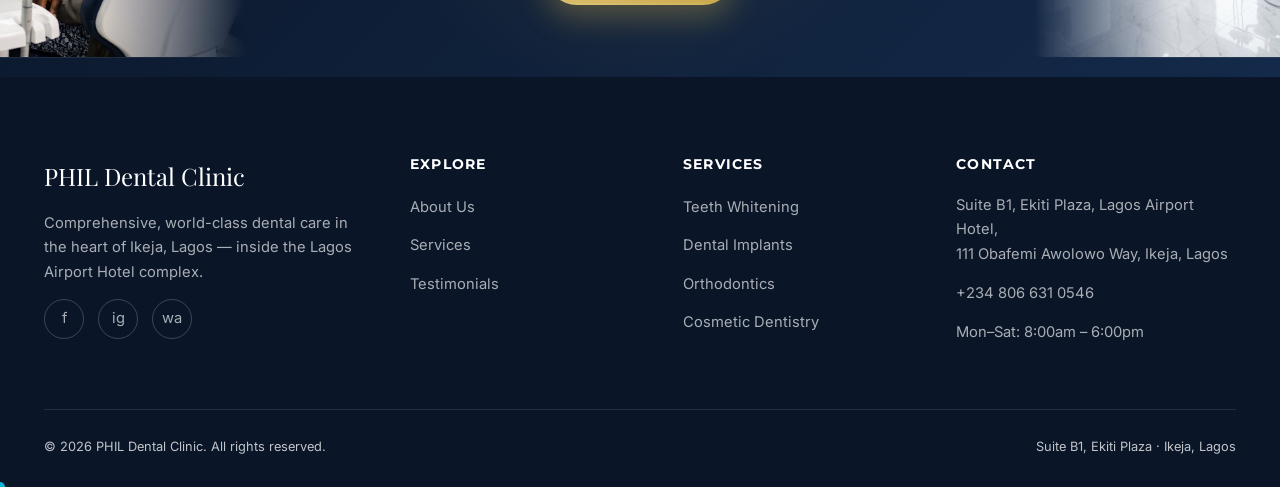
==== commit c41e04b2: "Add flanking clinic photos to the CTA banner's empty side gaps Places a patient-smile photo and a cl" ====
--- a/about.html
+++ b/about.html
@@ -175,6 +175,8 @@
 
   <!-- CTA BANNER -->
   <section class="cta-banner">
+    <img src="images/patient-smile-full.jpg" alt="" class="cta-banner-img cta-banner-img-left" loading="lazy" aria-hidden="true">
+    <img src="images/clinic-interior-about.jpg" alt="" class="cta-banner-img cta-banner-img-right" loading="lazy" aria-hidden="true">
     <div class="container">
       <h2>Ready for a Brighter Smile?</h2>
       <p>Book your consultation today and take the first step toward a healthier, more confident you.</p>
--- a/css/hero.css
+++ b/css/hero.css
@@ -280,6 +280,39 @@
   transform: translateX(-50%);
 }
 
+.cta-banner-img {
+  position: absolute;
+  top: 50%;
+  transform: translateY(-50%);
+  width: 300px;
+  height: 340px;
+  object-fit: cover;
+  border-radius: var(--radius-lg);
+  z-index: 1;
+  box-shadow: 0 30px 80px rgba(0,0,0,0.55);
+  border: 1px solid rgba(255,255,255,0.08);
+}
+
+.cta-banner-img-left {
+  left: -30px;
+  mask-image: linear-gradient(to right, black 45%, transparent 92%);
+  -webkit-mask-image: linear-gradient(to right, black 45%, transparent 92%);
+}
+
+.cta-banner-img-right {
+  right: -30px;
+  mask-image: linear-gradient(to left, black 45%, transparent 92%);
+  -webkit-mask-image: linear-gradient(to left, black 45%, transparent 92%);
+}
+
+@media (max-width: 1180px) {
+  .cta-banner-img { width: 220px; height: 260px; }
+}
+
+@media (max-width: 980px) {
+  .cta-banner-img { display: none; }
+}
+
 .cta-banner h2 {
   color: var(--color-gold);
   font-size: clamp(2rem, 5vw, 3.2rem);
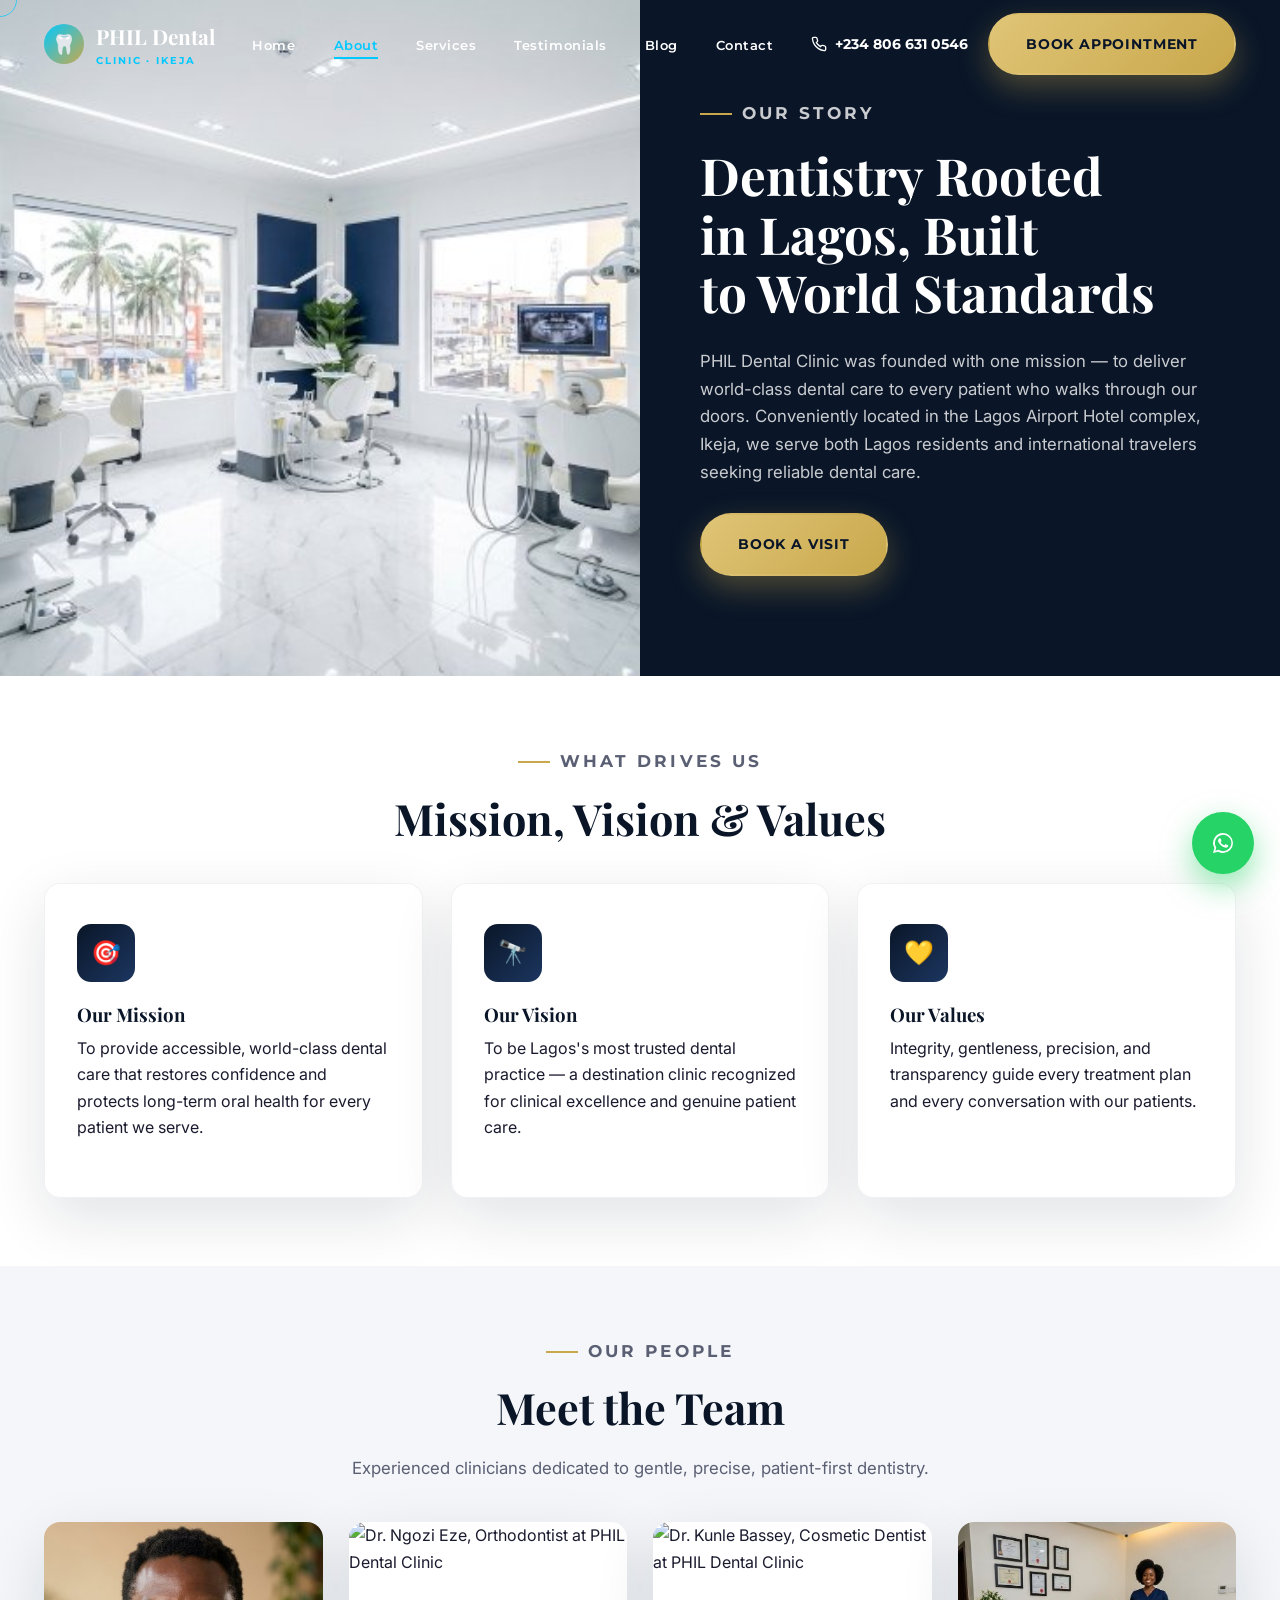
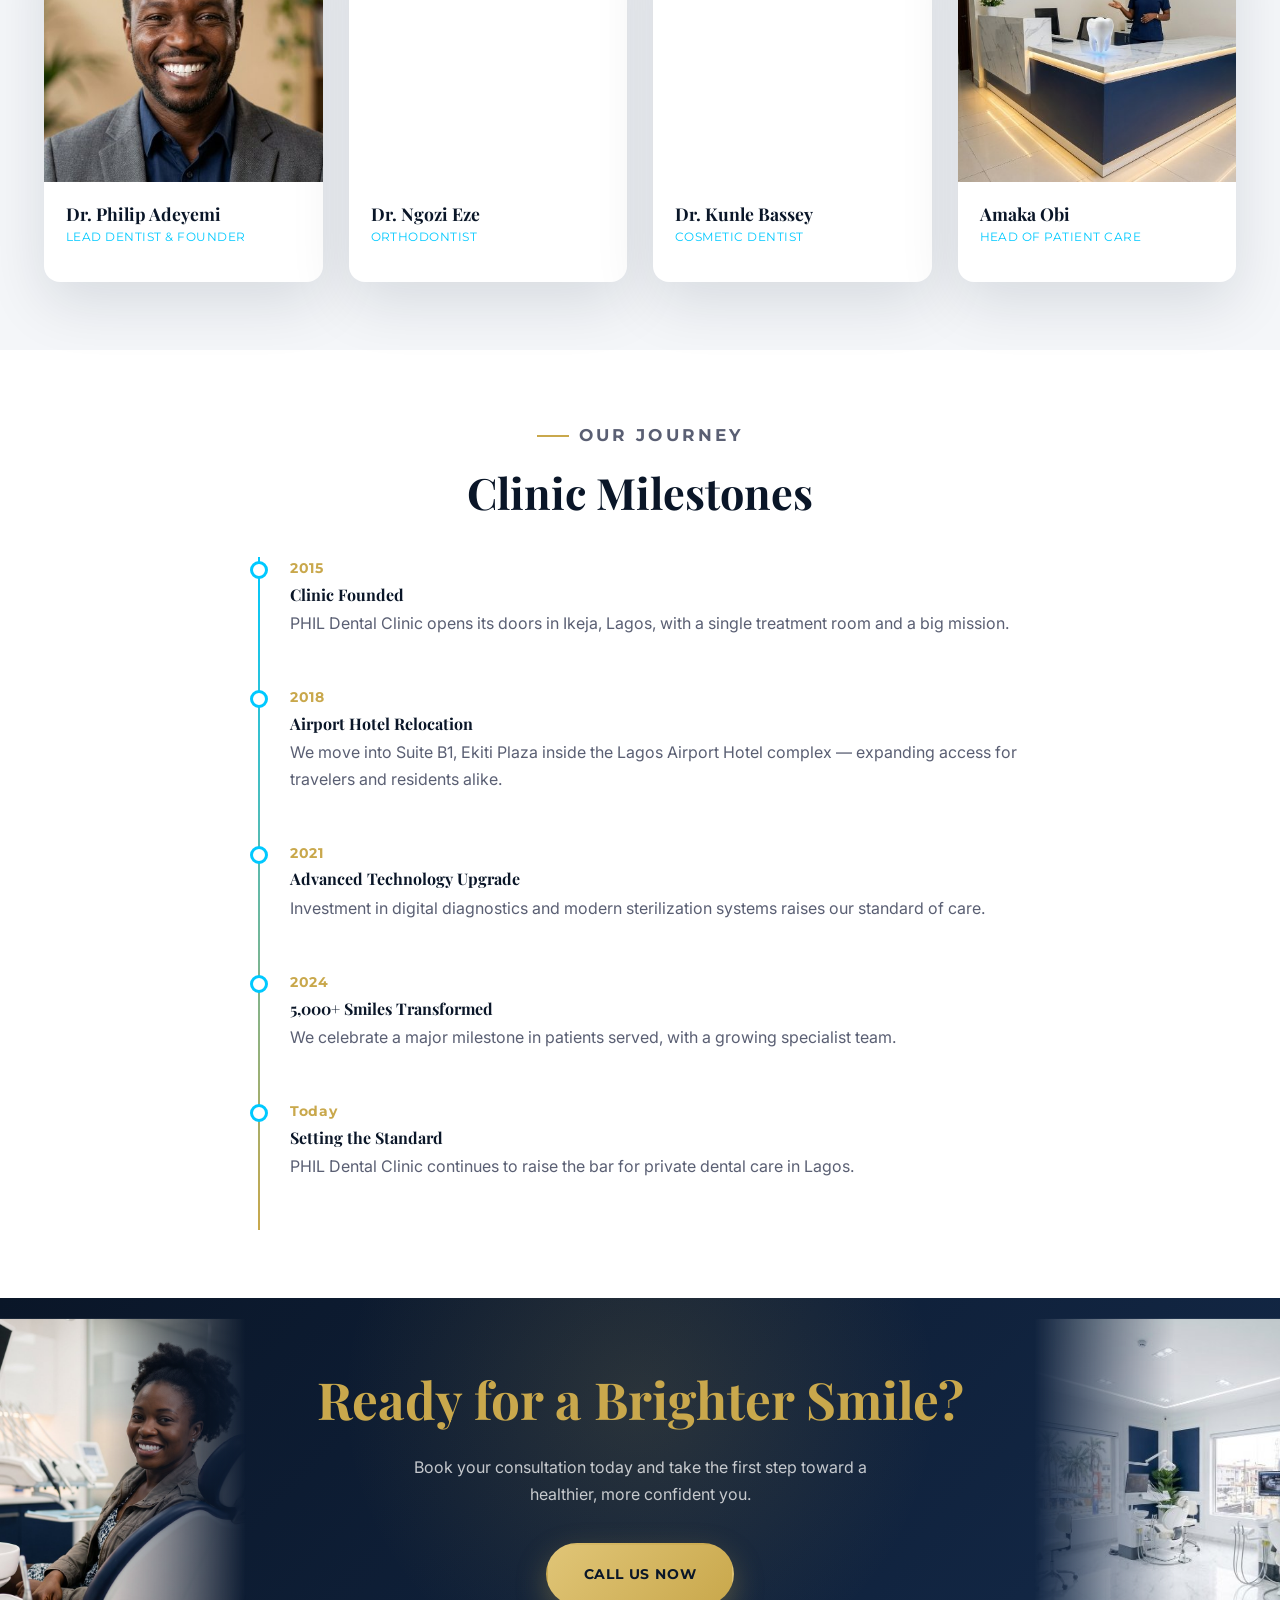
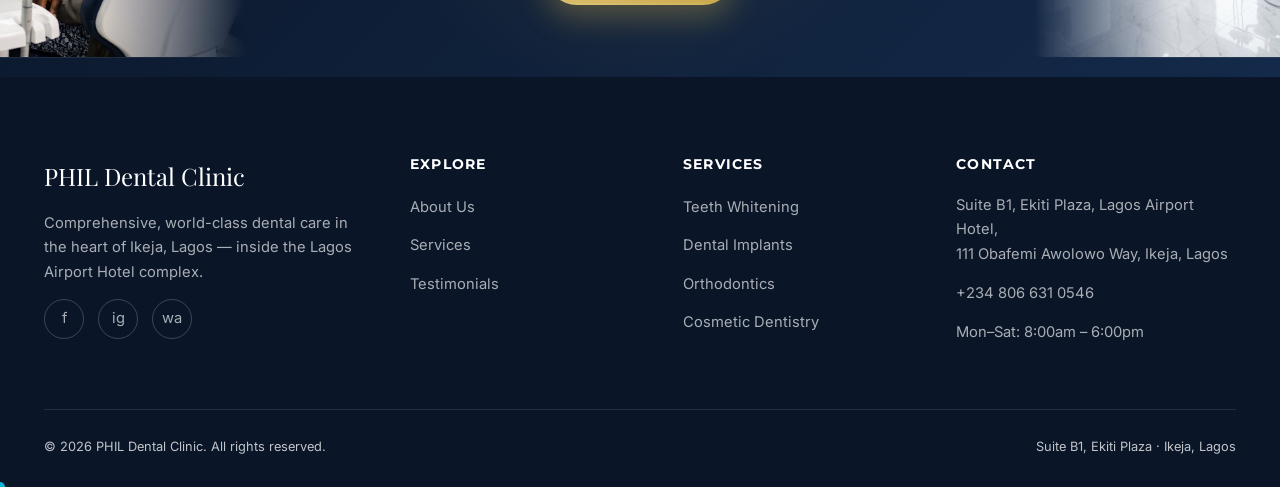
==== commit 613f5c2e: "Add mobile optimisation, FAQ section, 6 SEO blog posts, and performance improvements - Mobile: tight" ====
--- a/about.html
+++ b/about.html
@@ -7,9 +7,12 @@
 <meta name="description" content="Learn about PHIL Dental Clinic's mission, values, and expert team, conveniently located inside the Lagos Airport Hotel complex in Ikeja.">
 <meta property="og:title" content="About PHIL Dental Clinic">
 <meta property="og:description" content="World-class dental care rooted in Lagos — meet our team and our story.">
-<meta property="og:image" content="https://images.unsplash.com/photo-1629909613654-28e377c37b09?auto=format&fit=crop&w=1200&q=80">
+<meta property="og:image" content="images/clinic-interior-about.jpg">
 <meta property="og:type" content="website">
-<link rel="icon" href="data:image/svg+xml,<svg xmlns=%22http://www.w3.org/2000/svg%22 viewBox=%220 0 100 100%22><text y=%22.9em%22 font-size=%2290%22>🦷</text></svg>">
+<link rel="icon" type="image/png" sizes="32x32" href="favicon-32x32.png">
+<link rel="icon" type="image/png" sizes="16x16" href="favicon-16x16.png">
+<link rel="shortcut icon" href="favicon.ico">
+<link rel="apple-touch-icon" sizes="180x180" href="apple-touch-icon.png">
 <link rel="preconnect" href="https://fonts.googleapis.com">
 <link rel="preconnect" href="https://fonts.gstatic.com" crossorigin>
 <link rel="preconnect" href="https://images.unsplash.com" crossorigin>
@@ -37,6 +40,7 @@
   <a href="about.html">About</a>
   <a href="services.html">Services</a>
   <a href="testimonials.html">Testimonials</a>
+  <a href="blog.html">Blog</a>
   <a href="contact.html">Contact</a>
   <a href="tel:+2348066310546" class="btn btn-gold btn-block" style="margin-top:24px;">Call Now</a>
 </nav>
@@ -52,6 +56,7 @@
       <li><a href="about.html" class="active">About</a></li>
       <li><a href="services.html">Services</a></li>
       <li><a href="testimonials.html">Testimonials</a></li>
+      <li><a href="blog.html">Blog</a></li>
       <li><a href="contact.html">Contact</a></li>
     </ul>
     <div class="nav-cta">
--- a/css/global.css
+++ b/css/global.css
@@ -532,3 +532,245 @@
   outline: 2px solid var(--color-accent);
   outline-offset: 3px;
 }
+
+/* ---------- Mobile improvements ---------- */
+@media (max-width: 480px) {
+  :root { --nav-height: 72px; }
+  .container { padding: 0 16px; }
+  .hero-cta-row { flex-direction: column; gap: 12px; }
+  .hero-cta-row .btn { width: 100%; }
+  .section-pad { padding: 36px 0; }
+  .btn { padding: 16px 28px; }
+}
+
+/* ---------- FAQ Accordion ---------- */
+.faq-list {
+  max-width: 800px;
+  margin: 0 auto;
+  display: flex;
+  flex-direction: column;
+  gap: 12px;
+}
+
+.faq-item {
+  background: var(--color-white);
+  border-radius: var(--radius-md);
+  border: 1px solid rgba(10,22,40,0.08);
+  overflow: hidden;
+  box-shadow: 0 4px 24px rgba(10,22,40,0.07);
+  transition: box-shadow var(--transition-base);
+}
+
+.faq-item:has(.faq-q[aria-expanded="true"]) {
+  box-shadow: 0 8px 32px rgba(10,22,40,0.14);
+}
+
+.faq-q {
+  width: 100%;
+  display: flex;
+  justify-content: space-between;
+  align-items: center;
+  gap: 20px;
+  padding: 20px 26px;
+  background: none;
+  border: none;
+  cursor: pointer;
+  text-align: left;
+  font-family: var(--font-heading);
+  font-size: 1.02rem;
+  font-weight: 700;
+  color: var(--color-primary);
+  min-height: 48px;
+  transition: color var(--transition-base);
+  line-height: 1.3;
+}
+
+.faq-q:hover { color: var(--color-accent); }
+.faq-q[aria-expanded="true"] { color: var(--color-accent); }
+
+.faq-chevron {
+  flex-shrink: 0;
+  width: 32px; height: 32px;
+  border-radius: 50%;
+  border: 1.5px solid rgba(10,22,40,0.15);
+  display: flex; align-items: center; justify-content: center;
+  font-size: 1rem;
+  color: var(--color-gold);
+  transition: transform 0.4s ease, background var(--transition-base), border-color var(--transition-base);
+}
+
+.faq-q[aria-expanded="true"] .faq-chevron {
+  transform: rotate(180deg);
+  background: var(--color-primary);
+  border-color: var(--color-primary);
+  color: var(--color-white);
+}
+
+.faq-a {
+  height: 0;
+  overflow: hidden;
+  transition: height 0.42s cubic-bezier(0.22,1,0.36,1);
+}
+
+.faq-a-inner { padding: 0 26px 22px; }
+.faq-a-inner p { color: var(--color-text-muted); font-size: 0.96rem; margin: 0; line-height: 1.75; }
+.faq-a-inner a { color: var(--color-accent); text-decoration: underline; text-underline-offset: 3px; }
+
+@media (max-width: 600px) {
+  .faq-q { font-size: 0.95rem; padding: 16px 18px; }
+  .faq-a-inner { padding: 0 18px 18px; }
+}
+
+/* ---------- Blog listing page ---------- */
+.blog-grid {
+  display: grid;
+  grid-template-columns: repeat(3, 1fr);
+  gap: 30px;
+}
+
+.blog-card {
+  background: var(--color-white);
+  border-radius: var(--radius-md);
+  overflow: hidden;
+  box-shadow: 0 8px 28px rgba(10,22,40,0.1);
+  border: 1px solid rgba(10,22,40,0.06);
+  transition: transform var(--transition-base), box-shadow var(--transition-base);
+  display: flex;
+  flex-direction: column;
+}
+
+.blog-card:hover { transform: translateY(-8px); box-shadow: var(--shadow-deep); }
+
+.blog-card-img {
+  height: 200px;
+  overflow: hidden;
+}
+
+.blog-card-img img {
+  width: 100%; height: 100%;
+  object-fit: cover;
+  transition: transform 0.6s ease;
+}
+
+.blog-card:hover .blog-card-img img { transform: scale(1.06); }
+
+.blog-card-body {
+  padding: 26px;
+  flex: 1;
+  display: flex;
+  flex-direction: column;
+}
+
+.blog-tag {
+  font-family: var(--font-accent);
+  font-size: 0.7rem;
+  font-weight: 700;
+  letter-spacing: 0.08em;
+  text-transform: uppercase;
+  color: var(--color-accent);
+  margin-bottom: 10px;
+}
+
+.blog-card-body h3 {
+  font-size: 1.08rem;
+  line-height: 1.3;
+  margin-bottom: 12px;
+  color: var(--color-primary);
+}
+
+.blog-card-body p { color: var(--color-text-muted); font-size: 0.88rem; line-height: 1.65; margin-bottom: 20px; flex: 1; }
+
+.blog-read-more {
+  font-family: var(--font-accent);
+  font-weight: 700;
+  font-size: 0.8rem;
+  letter-spacing: 0.04em;
+  color: var(--color-primary);
+  display: inline-flex;
+  align-items: center;
+  gap: 6px;
+  transition: color var(--transition-base), gap var(--transition-base);
+  margin-top: auto;
+}
+
+.blog-read-more:hover { color: var(--color-accent); gap: 10px; }
+
+@media (max-width: 900px) { .blog-grid { grid-template-columns: repeat(2, 1fr); } }
+@media (max-width: 560px) { .blog-grid { grid-template-columns: 1fr; } }
+
+/* ---------- Blog article page ---------- */
+.blog-post-wrap {
+  max-width: 780px;
+  margin: 0 auto;
+  padding: 0 24px 80px;
+}
+
+.blog-post-hero-img {
+  width: 100%;
+  height: 420px;
+  object-fit: cover;
+  border-radius: var(--radius-lg);
+  margin-bottom: 44px;
+  display: block;
+}
+
+.blog-post-meta {
+  display: flex;
+  align-items: center;
+  gap: 18px;
+  flex-wrap: wrap;
+  margin-bottom: 28px;
+}
+
+.blog-post-meta .blog-tag { margin: 0; }
+.blog-post-meta .meta-date {
+  font-family: var(--font-accent);
+  font-size: 0.78rem;
+  color: var(--color-text-muted);
+}
+.blog-post-meta .meta-sep { color: rgba(10,22,40,0.25); }
+
+.blog-post-wrap h1 { font-size: clamp(1.8rem, 4vw, 2.6rem); margin-bottom: 18px; line-height: 1.15; }
+
+.blog-post-intro {
+  font-size: 1.1rem;
+  color: var(--color-text-muted);
+  line-height: 1.75;
+  margin-bottom: 40px;
+  padding-bottom: 40px;
+  border-bottom: 1px solid rgba(10,22,40,0.08);
+}
+
+.blog-post-body h2 { font-size: 1.5rem; margin: 44px 0 16px; color: var(--color-primary); }
+.blog-post-body h3 { font-size: 1.15rem; margin: 30px 0 12px; color: var(--color-primary); }
+.blog-post-body p { font-size: 1rem; line-height: 1.82; color: #2c2c3e; margin-bottom: 20px; }
+.blog-post-body ul, .blog-post-body ol { padding-left: 22px; margin-bottom: 24px; }
+.blog-post-body li { font-size: 1rem; line-height: 1.75; color: #2c2c3e; margin-bottom: 8px; }
+.blog-post-body a { color: var(--color-accent); text-decoration: underline; text-underline-offset: 3px; }
+
+.blog-post-body .callout {
+  background: linear-gradient(135deg, rgba(0,201,255,0.08), rgba(10,22,40,0.05));
+  border-left: 3px solid var(--color-accent);
+  border-radius: 0 var(--radius-sm) var(--radius-sm) 0;
+  padding: 20px 24px;
+  margin: 32px 0;
+}
+
+.blog-post-body .callout p { margin: 0; color: var(--color-primary); font-weight: 600; font-size: 1rem; }
+
+.blog-cta-box {
+  background: linear-gradient(135deg, var(--color-primary), #142a4a);
+  border-radius: var(--radius-lg);
+  padding: 44px;
+  text-align: center;
+  margin-top: 60px;
+  color: var(--color-white);
+}
+
+.blog-cta-box h3 { color: var(--color-gold); font-size: 1.5rem; margin-bottom: 12px; }
+.blog-cta-box p { color: rgba(255,255,255,0.78); margin-bottom: 26px; font-size: 1rem; }
+
+@media (max-width: 600px) {
+  .blog-post-hero-img { height: 220px; border-radius: var(--radius-md); }
+  .blog-cta-box { padding: 28px 22px; }
+}
--- a/css/components.css
+++ b/css/components.css
@@ -207,6 +207,156 @@
   .phone-mockup { transform: none; }
 }
 
+/* ---------- Enhanced flip-back ---------- */
+.flip-card { height: 300px; }
+@media (max-width: 620px) { .flip-card { height: 260px; } }
+
+.flip-back {
+  padding: 26px !important;
+  justify-content: space-between !important;
+}
+
+.flip-back h3 { font-size: 1.05rem; margin-bottom: 0; }
+
+.flip-bullets {
+  list-style: none;
+  margin: 10px 0 0;
+  padding: 0;
+  flex: 1;
+  display: flex;
+  flex-direction: column;
+  gap: 6px;
+}
+
+.flip-bullets li {
+  font-size: 0.8rem;
+  color: rgba(255,255,255,0.82);
+  padding-left: 16px;
+  position: relative;
+  line-height: 1.35;
+}
+
+.flip-bullets li::before {
+  content: '✓';
+  position: absolute;
+  left: 0;
+  color: var(--color-accent);
+  font-weight: 700;
+  font-size: 0.72rem;
+}
+
+.flip-back-cta {
+  display: inline-block;
+  color: var(--color-gold-light, #f5d98a);
+  font-family: var(--font-accent);
+  font-weight: 700;
+  font-size: 0.8rem;
+  letter-spacing: 0.04em;
+  margin-top: 12px;
+  border-bottom: 1px solid rgba(218,165,32,0.4);
+  padding-bottom: 2px;
+  transition: color var(--transition-base), border-color var(--transition-base);
+  flex-shrink: 0;
+}
+
+.flip-back-cta:hover { color: var(--color-gold); border-color: var(--color-gold); text-decoration: none; }
+
+/* ---------- Booking phone animation ---------- */
+.phone-screen { position: relative; overflow: hidden; }
+
+#bookingPhone .bp-stage {
+  position: absolute;
+  inset: 0;
+  padding: 26px 20px;
+  display: flex;
+  flex-direction: column;
+  color: var(--color-white);
+  transition: opacity 0.55s ease, transform 0.55s ease;
+}
+
+#bookingPhone .bp-form { opacity: 1; transform: translateX(0); }
+#bookingPhone .bp-success { opacity: 0; transform: translateX(100%); }
+
+#bookingPhone .phone-field {
+  transition: background 0.4s, border-color 0.4s, color 0.4s;
+  color: rgba(255,255,255,0.6);
+}
+
+#bookingPhone .bp-filled {
+  background: rgba(0,201,255,0.16) !important;
+  border-color: var(--color-accent) !important;
+  color: var(--color-white) !important;
+}
+
+#bookingPhone .phone-slot {
+  opacity: 0;
+  transform: translateX(22px);
+  transition: opacity 0.4s ease, transform 0.4s ease, background 0.3s, border-color 0.3s, color 0.3s;
+}
+
+#bookingPhone .bp-slot-selected {
+  background: rgba(218,165,32,0.22) !important;
+  border-color: var(--color-gold, #d4a017) !important;
+  color: #f5d98a !important;
+}
+
+#bookingPhone .phone-cta {
+  opacity: 0;
+  transition: opacity 0.4s ease, transform 0.15s ease;
+}
+
+#bookingPhone .bp-pressing { transform: scale(0.96) !important; }
+
+/* Success screen */
+.bp-check-wrap {
+  width: 68px; height: 68px;
+  border-radius: 50%;
+  background: rgba(26,138,74,0.18);
+  border: 2px solid #1a8a4a;
+  display: flex; align-items: center; justify-content: center;
+  margin: 8px auto 14px;
+  transform: scale(0);
+  transition: transform 0.55s cubic-bezier(0.175, 0.885, 0.32, 1.275);
+}
+
+.bp-check-pop { transform: scale(1) !important; }
+
+.bp-check { font-size: 1.8rem; color: #2ecc71; }
+
+.bp-confirmed-title {
+  font-family: var(--font-heading);
+  font-size: 1.05rem;
+  text-align: center;
+  color: var(--color-white);
+  margin-bottom: 5px;
+}
+
+.bp-confirmed-sub {
+  font-size: 0.7rem;
+  text-align: center;
+  color: rgba(255,255,255,0.68);
+  margin-bottom: 18px;
+  line-height: 1.55;
+}
+
+.bp-confirmed-sub strong { color: var(--color-accent); }
+
+.bp-notif {
+  display: flex;
+  align-items: center;
+  gap: 12px;
+  background: rgba(255,255,255,0.06);
+  border: 1px solid rgba(255,255,255,0.12);
+  border-radius: 12px;
+  padding: 11px 13px;
+  margin-bottom: 9px;
+  transition: opacity 0.5s ease, transform 0.5s ease;
+}
+
+.bp-notif-icon { font-size: 1.1rem; flex-shrink: 0; }
+.bp-notif-label { font-size: 0.76rem; font-weight: 600; color: var(--color-white); }
+.bp-notif-detail { font-size: 0.66rem; color: rgba(255,255,255,0.58); }
+
 /* ---------- Testimonial marquee (home strip) ---------- */
 .marquee-wrap {
   overflow: hidden;
@@ -370,6 +520,27 @@
 .services-sidebar a:hover, .services-sidebar a.active {
   background: var(--color-primary);
   color: var(--color-white);
+}
+
+.service-detail-img {
+  margin: -44px -44px 32px;
+  height: 220px;
+  border-radius: var(--radius-lg) var(--radius-lg) 0 0;
+  overflow: hidden;
+}
+
+.service-detail-img img {
+  width: 100%;
+  height: 100%;
+  object-fit: cover;
+  transition: transform 0.65s ease;
+  display: block;
+}
+
+.service-detail-card:hover .service-detail-img img { transform: scale(1.05); }
+
+@media (max-width: 980px) {
+  .service-detail-img { margin: -44px -44px 28px; height: 180px; }
 }
 
 .service-detail-card {
@@ -416,6 +587,28 @@
   .services-sidebar h4 { display: none; }
   .services-sidebar a { white-space: nowrap; margin-bottom: 0; }
   .benefits-list { grid-template-columns: 1fr; }
+}
+
+@media (max-width: 640px) {
+  .service-detail-card { padding: 24px; }
+  .service-detail-img { margin: -24px -24px 22px; height: 170px; }
+}
+
+/* Touch device tap-to-flip */
+.flip-card.tapped .flip-card-inner { transform: rotateY(180deg); }
+
+@media (hover: none) {
+  .flip-card { cursor: pointer; }
+  .flip-front::after {
+    content: 'Tap to learn more';
+    position: absolute;
+    bottom: 14px; right: 18px;
+    font-family: var(--font-accent);
+    font-size: 0.68rem;
+    color: rgba(255,255,255,0.6);
+    letter-spacing: 0.04em;
+    z-index: 3;
+  }
 }
 
 /* ---------- Testimonials page ---------- */
